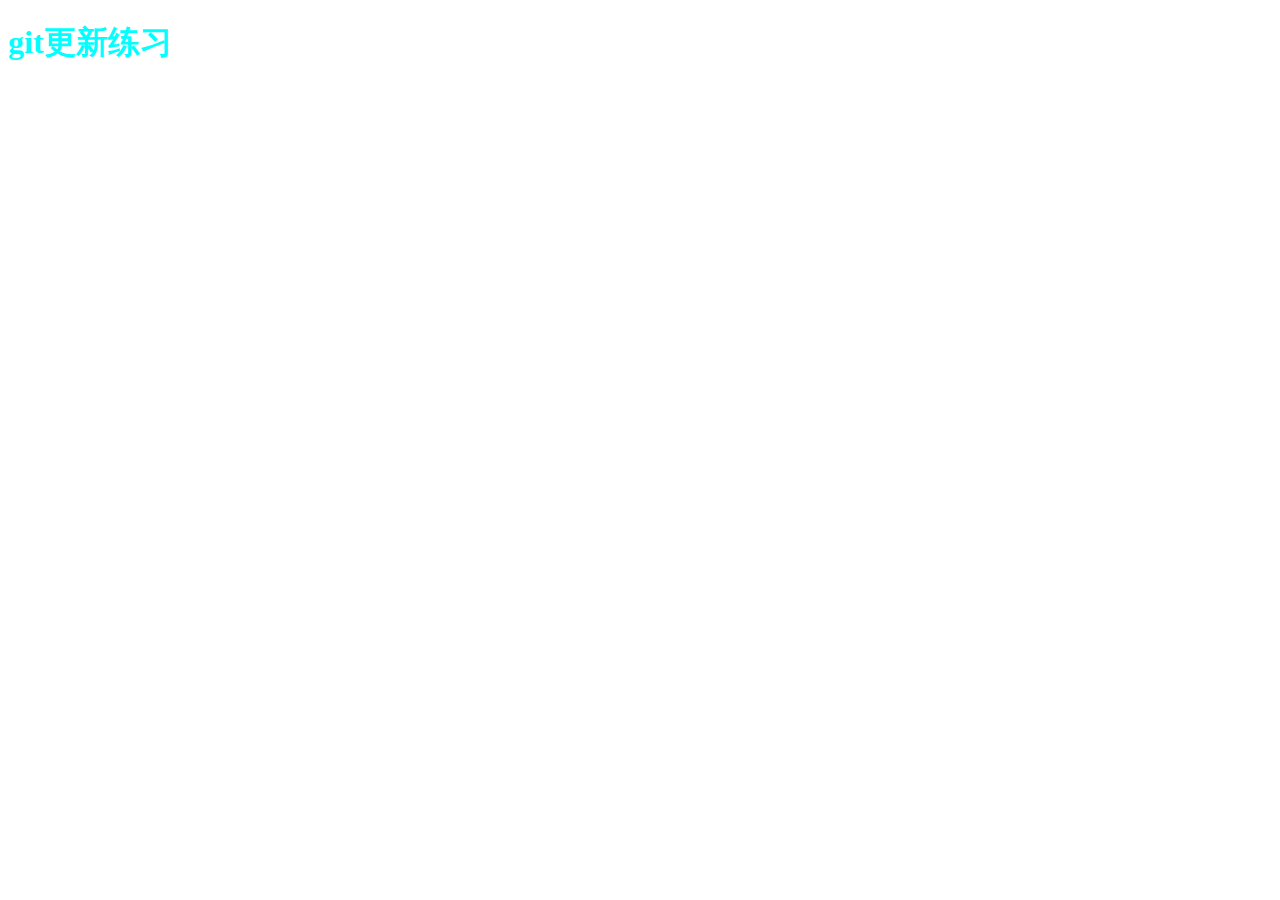
==== index.html @ ea83e807 "update style" ====
<!DOCTYPE html>
<html lang="en">

<head>
    <meta charset="UTF-8">
    <meta name="viewport" content="width=device-width, initial-scale=1.0">
    <meta http-equiv="X-UA-Compatible" content="ie=edge">
    <title>Document</title>
    <style>
        h1 {

            color: aqua;


        }
    </style>
</head>

<body>
    <h1>git更新练习</h1>
</body>

</html>
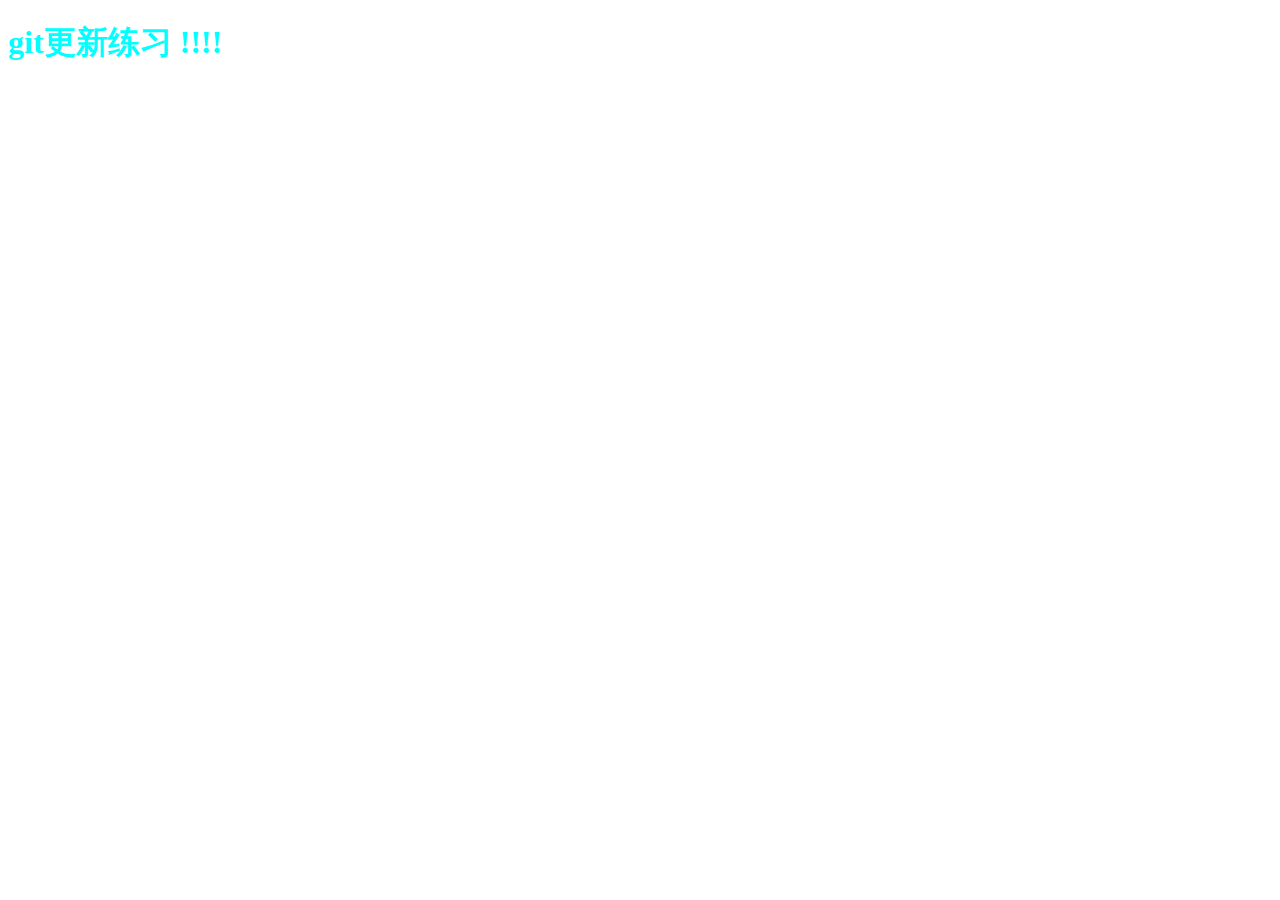
==== commit e99f89c9: "update index.html h1.innerText" ====
--- a/index.html
+++ b/index.html
@@ -17,7 +17,7 @@
 </head>
 
 <body>
-    <h1>git更新练习</h1>
+    <h1>git更新练习 !!!!</h1>
 </body>
 
 </html>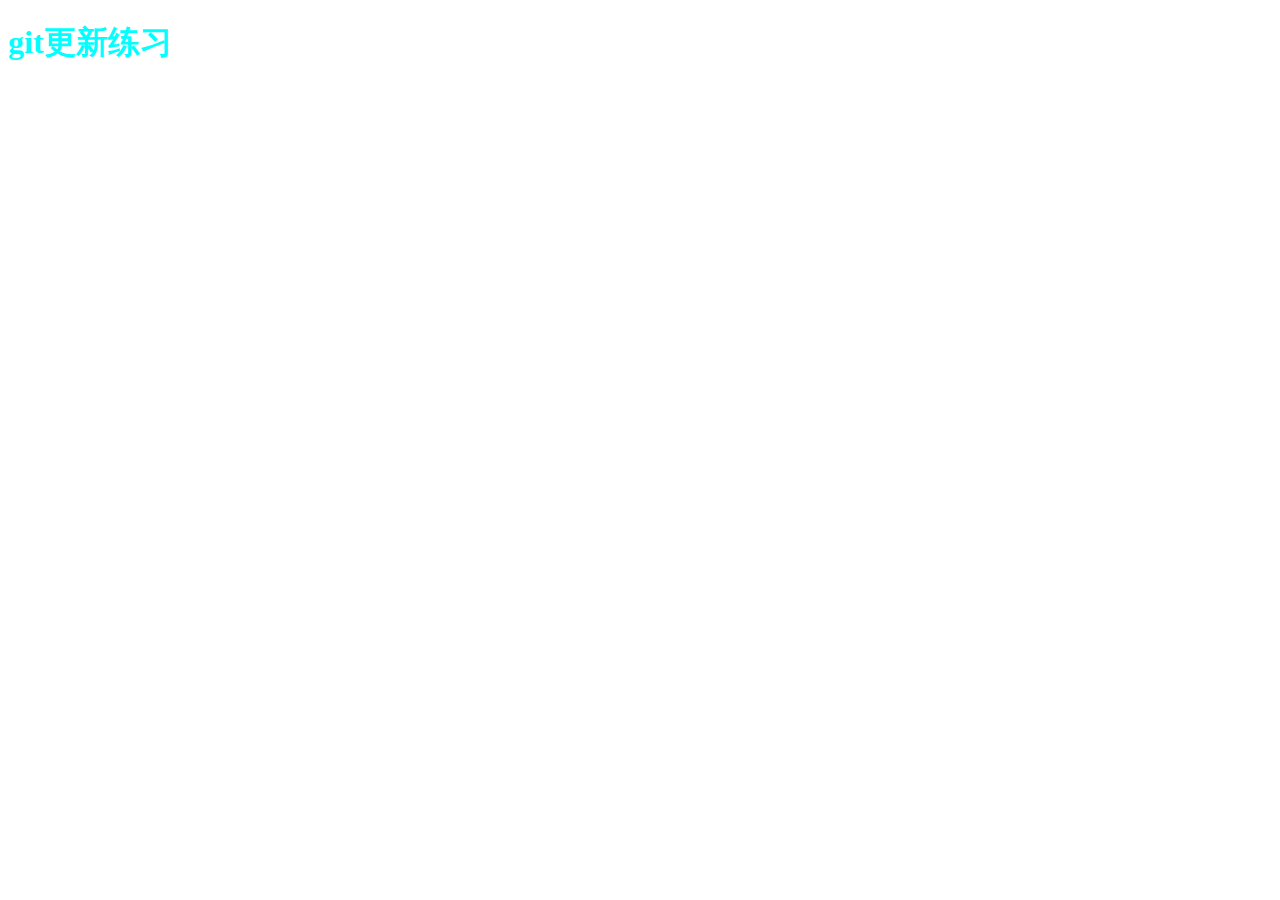
==== commit eab5eef9: "remove !!!" ====
--- a/index.html
+++ b/index.html
@@ -17,7 +17,7 @@
 </head>
 
 <body>
-    <h1>git更新练习 !!!!</h1>
+    <h1>git更新练习 </h1>
 </body>
 
 </html>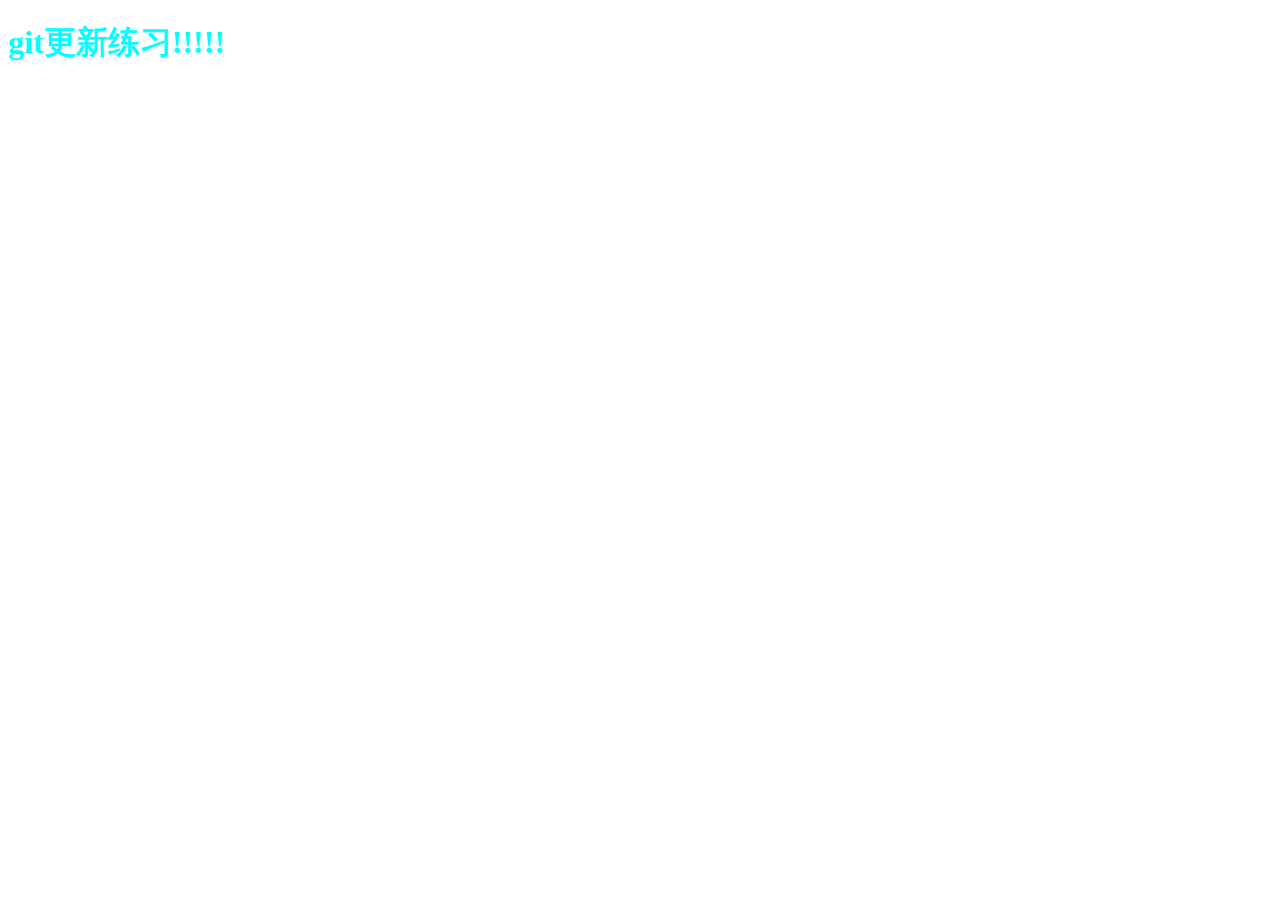
==== commit ed637844: "add !!!! for h1.innerText" ====
--- a/index.html
+++ b/index.html
@@ -17,7 +17,7 @@
 </head>
 
 <body>
-    <h1>git更新练习 </h1>
+    <h1>git更新练习!!!!! </h1>
 </body>
 
 </html>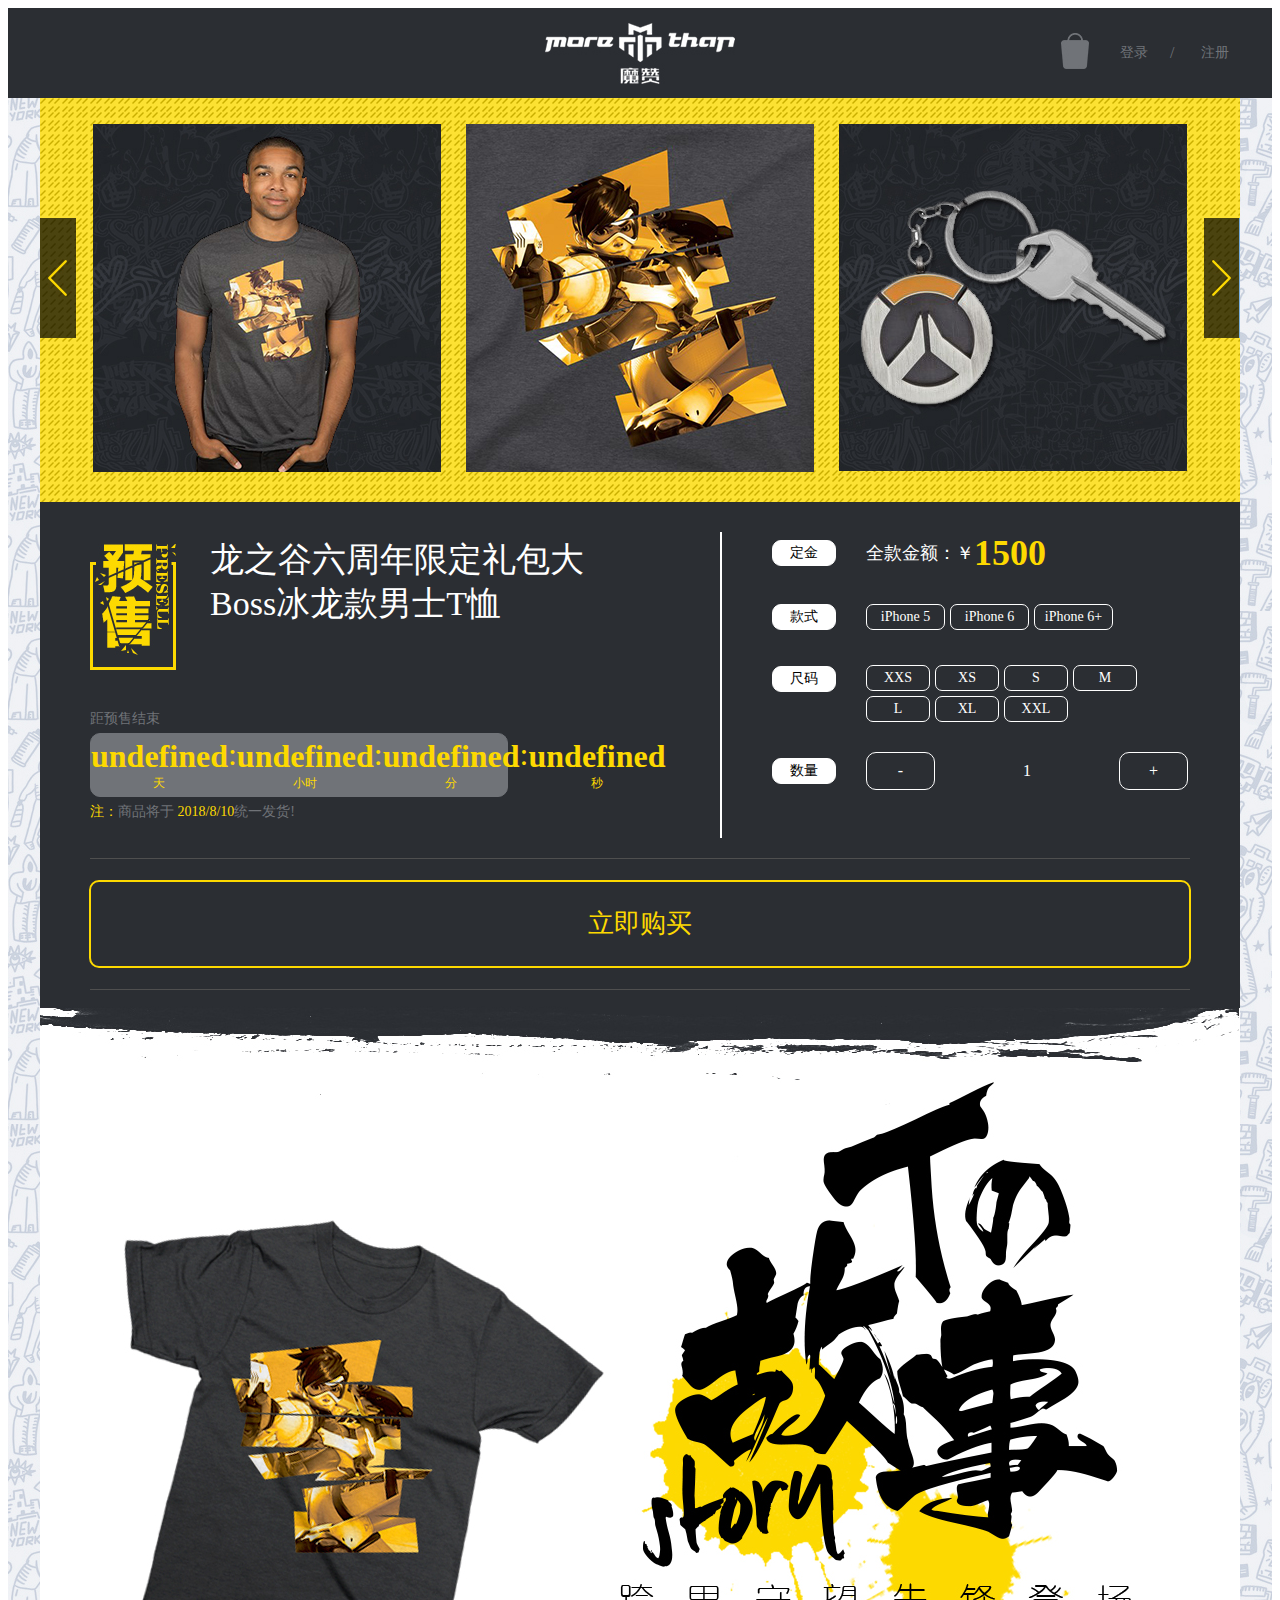
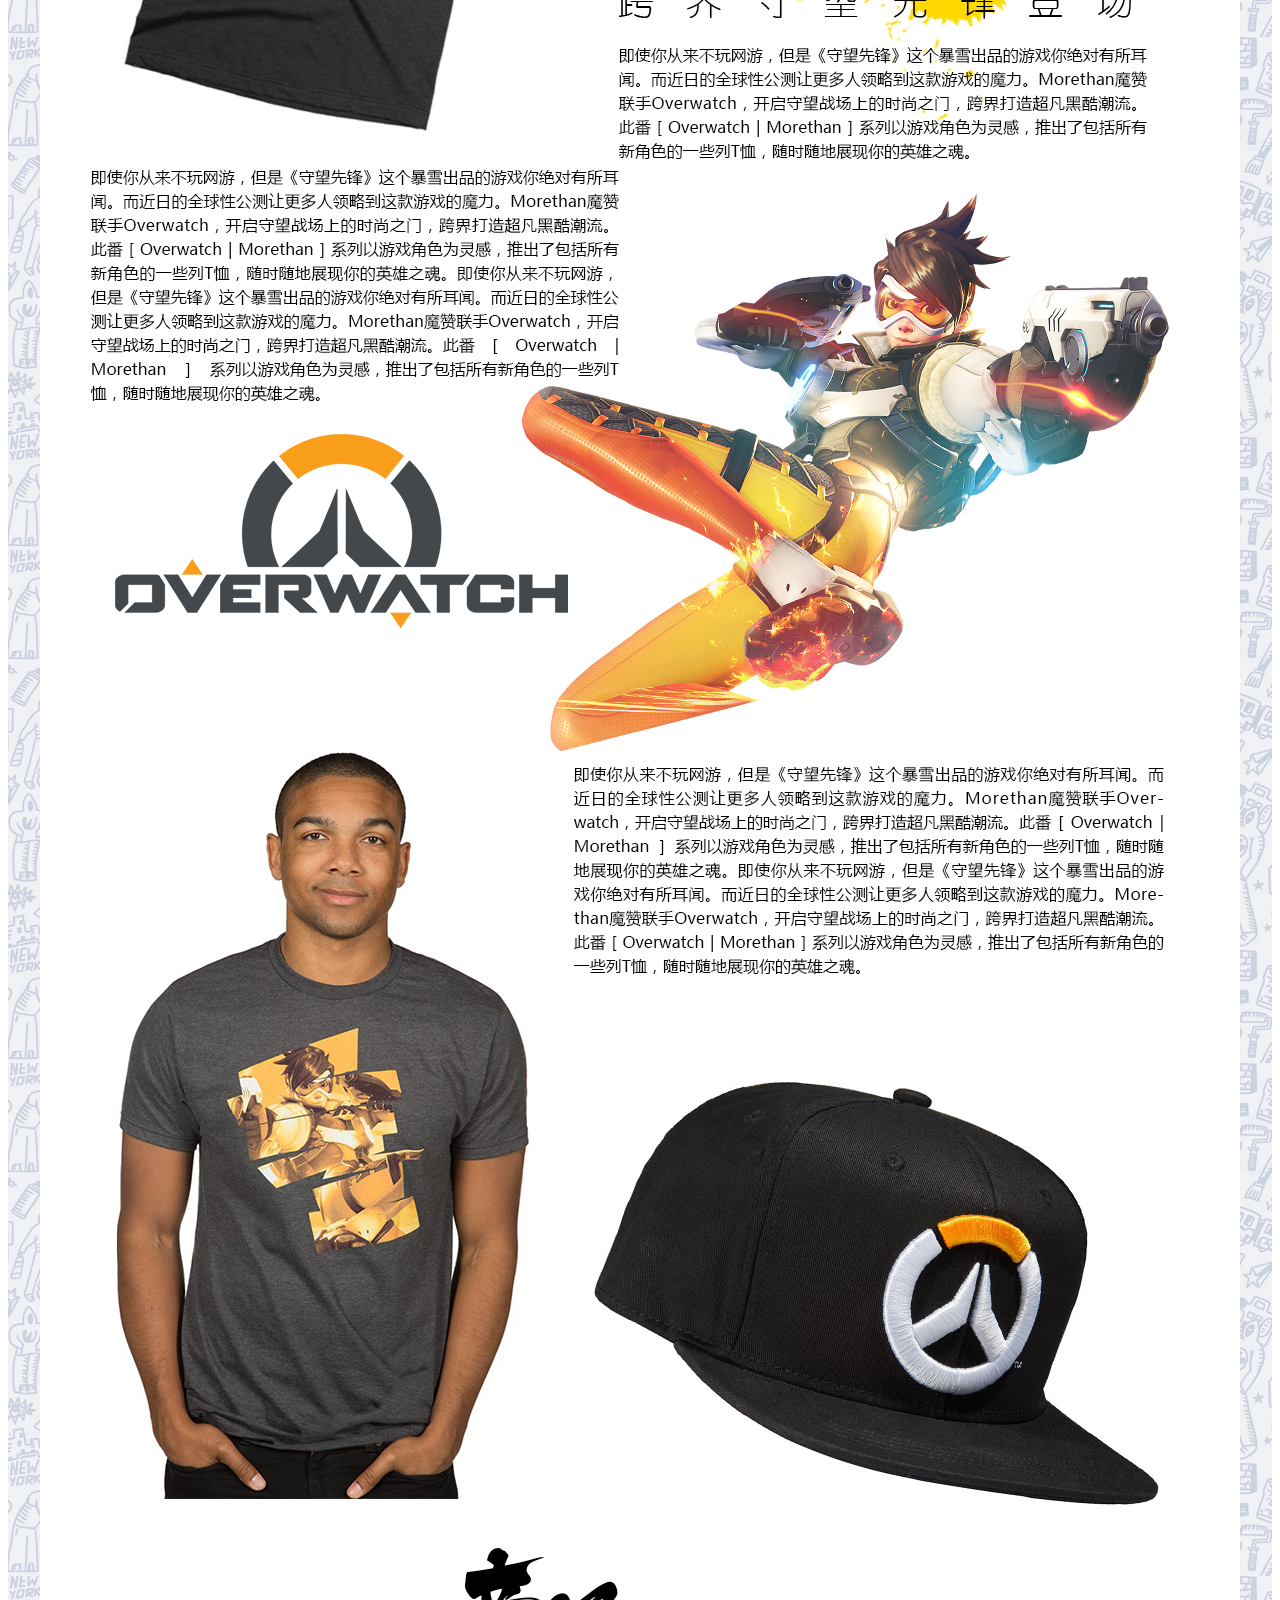
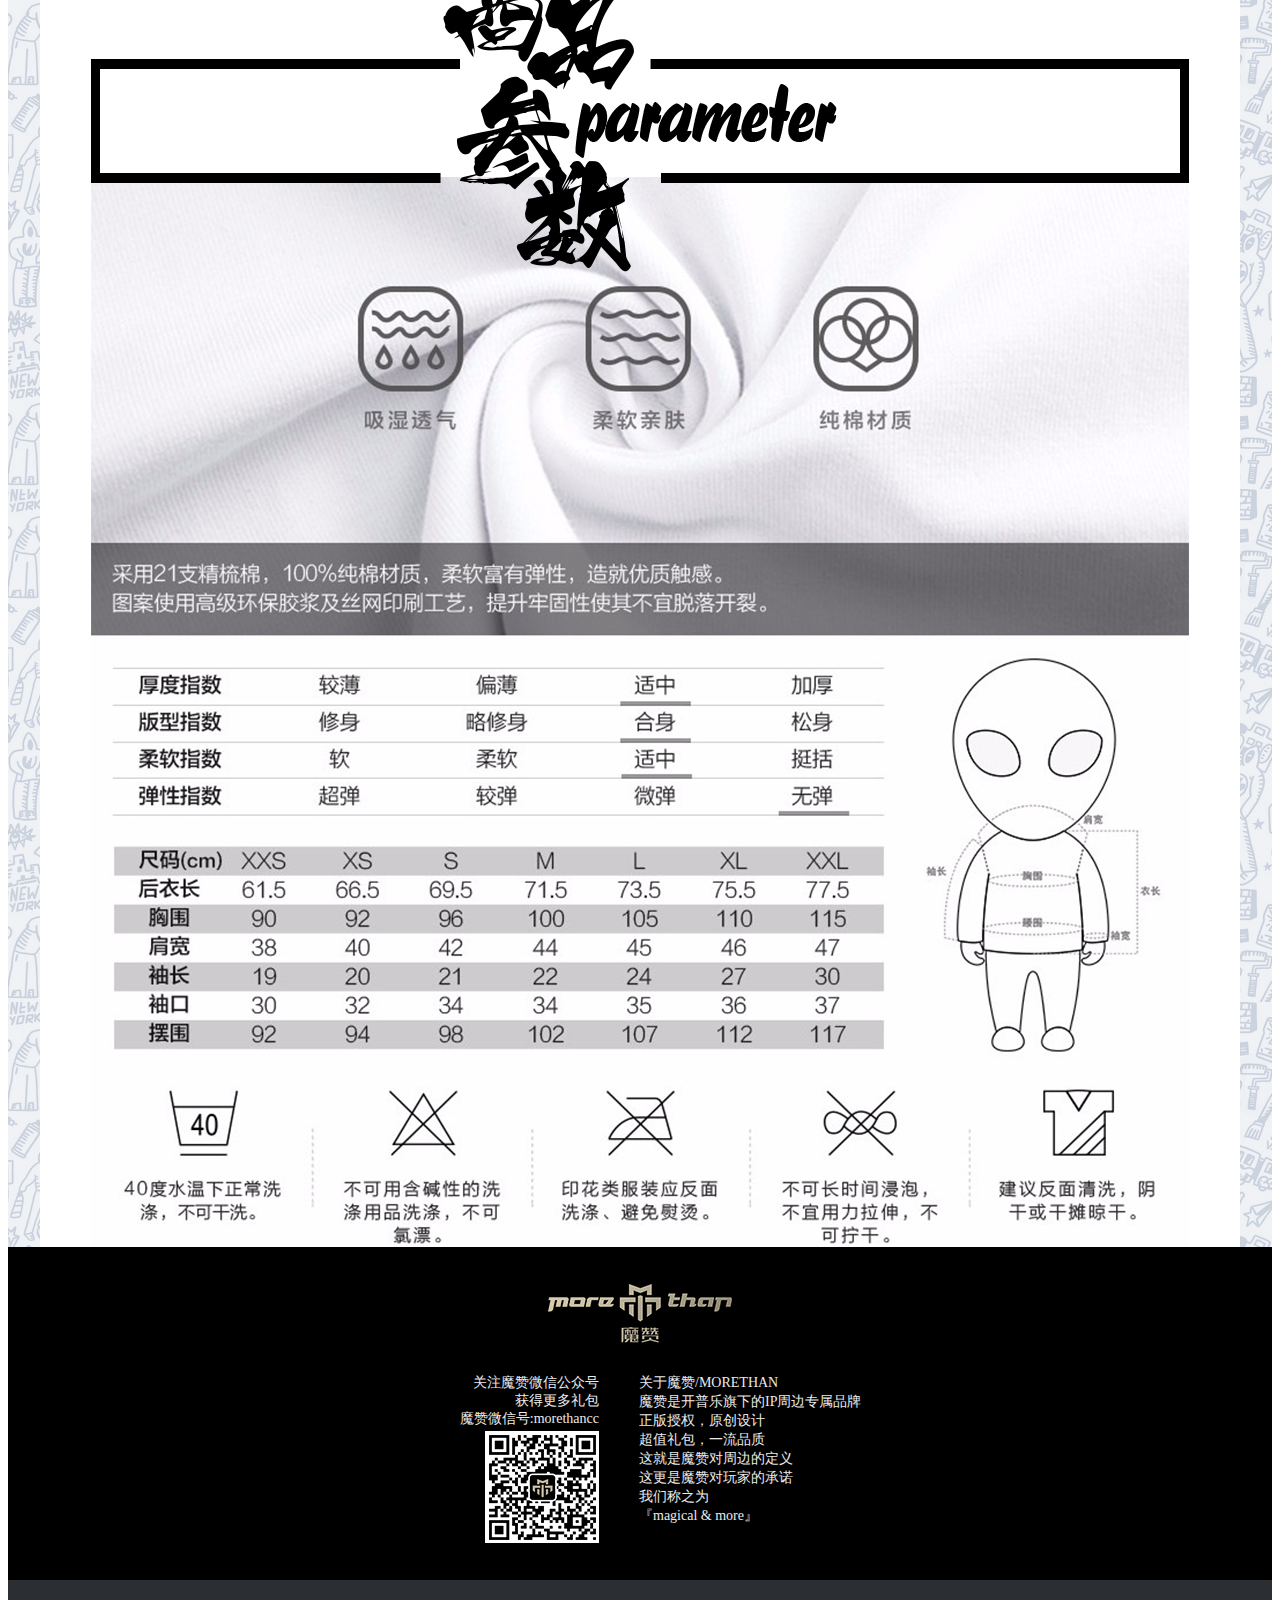
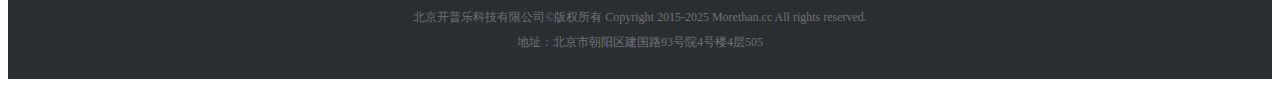
==== commit 19ee5f08: "增加魔赞项目" ====
--- a/index.html
+++ b/index.html
@@ -1,23 +1,192 @@
-<!DOCTYPE html>
-<html lang="en">
-
-<head>
-    <meta charset="UTF-8">
-    <meta name="viewport" content="width=device-width, initial-scale=1.0">
-    <meta http-equiv="X-UA-Compatible" content="ie=edge">
-    <title>Document</title>
-    <style>
-        h1 {
-
-            color: aqua;
-
-
-        }
-    </style>
-</head>
-
-<body>
-    <h1>git更新练习!!!!! </h1>
-</body>
-
+<!DOCTYPE html>
+<html lang="en">
+
+<head>
+  <meta charset="UTF-8">
+  <meta name="viewport" content="width=device-width, initial-scale=1.0">
+  <meta http-equiv="X-UA-Compatible" content="ie=edge">
+  <title>Morethan</title>
+  <link rel="stylesheet" href="./css/public.css">
+  <link rel="stylesheet" href="./css/index.css">
+  <link rel="stylesheet" href="./css/loop.css">
+  <link rel="stylesheet" href="./css/swiper-4.3.3.min.css">
+  <link rel="Shortcut Icon" href="http://pcgnine5c.bkt.clouddn.com/icon-gamepad.png" type="image/x-icon">
+</head>
+
+
+<body>
+  <div class="wrap">
+    <header>
+      <div class="header-main">
+        <div class="login"></div>
+        <a href="index.html">
+          <h1></h1>
+        </a>
+        <div class="login">
+          <a href="./bin/Shopping Cart.html">
+            <img src="./image/icon_06.jpg" alt="">
+          </a>
+          <a href="javascript:;">登录</a> /
+          <a href="javascript:;">注册</a>
+        </div>
+      </div>
+
+    </header>
+    <section>
+      <div class="main">
+        <div class="loop-pic">
+          <div class="swiper-container">
+            <div class="swiper-wrapper">
+              <div class="swiper-slide">
+                <a href="javascript:;">
+                  <img src="./image/loop1_03.jpg" alt="">
+                </a>
+              </div>
+              <div class="swiper-slide">
+                <a href="javascript:;">
+                  <img src="./image/loop2_03.jpg" alt="">
+                </a>
+              </div>
+              <div class="swiper-slide">
+                <a href="javascript:;">
+                  <img src="./image/loop3_03.jpg" alt="">
+                </a>
+              </div>
+            </div>
+            <!-- Add Pagination -->
+            <div class="swiper-pagination"></div>
+            <!-- Add Arrows -->
+            <div class="swiper-button-next"></div>
+            <div class="swiper-button-prev"></div>
+          </div>
+        </div>
+        <div class="buyBox">
+          <div class="buyBox-inner-up">
+            <div class="prise">
+              <div class="pre-sale">
+                <div class="title">
+                  <img src="./image/readyToSale_09.jpg" alt="">
+                  <h3>龙之谷六周年限定礼包大Boss冰龙款男士T恤</h3>
+                </div>
+                <div class="count-down">
+                  <p>距预售结束</p>
+                  <div class="time">
+                    <div class="time-ele">
+                      <b id="days">0</b>
+                      <span>天</span>
+                    </div>
+                    <u>:</u>
+                    <div class="time-ele">
+                      <b id="hours">0</b>
+                      <span>小时</span>
+                    </div>
+                    <u>:</u>
+                    <div class="time-ele">
+                      <b id="minutes">0</b>
+                      <span>分</span>
+                    </div>
+                    <u>:</u>
+                    <div class="time-ele">
+                      <b id="seconds">0</b>
+                      <span>秒</span>
+                    </div>
+                  </div>
+                  <p>
+                    <span>注：</span>商品将于
+                    <span id="endtimes">2018/8/10</span>统一发货!
+                  </p>
+                </div>
+              </div>
+              <div class="goods-type">
+                <div class="total-price">
+                  <span>定金</span>
+                  <u>全款金额：￥</u>
+                  <b id="totalPrice">1500</b>
+                </div>
+                <div class="goods-style">
+                  <span>款式</span>
+                  <a href="javascript:;" class="goods">iPhone 5</a>
+                  <a href="javascript:;" class="goods">iPhone 6</a>
+                  <a href="javascript:;" class="goods">iPhone 6+</a>
+                </div>
+                <div class="goods-size">
+                  <span>尺码</span>
+                  <div class="little-size">
+                    <a href="javascript:;" class="goods">XXS</a>
+                    <a href="javascript:;" class="goods">XS</a>
+                    <a href="javascript:;" class="goods">S</a>
+                    <a href="javascript:;" class="goods">M</a>
+                    <a href="javascript:;" class="goods">L</a>
+                    <a href="javascript:;" class="goods">XL</a>
+                    <a href="javascript:;" class="goods">XXL</a>
+                  </div>
+                </div>
+                <div class="goods-count">
+                  <span>数量</span>
+                  <a href="javascript:;" id="remove">-</a>
+                  <u id="counts">1</u>
+                  <a href="javascript:;" id="add">+</a>
+                </div>
+              </div>
+            </div>
+            <div class="buyKey">
+              <a href="javascript:;" id="toPay">立即购买</a>
+            </div>
+          </div>
+          <div class="buyBox-inner-down"></div>
+        </div>
+        <div class="show-pic">
+          <img src="./image/T-shirt_07.jpg" alt="">
+          <img src="./image/logo-content.jpg" alt="">
+          <img src="./image/cap_14.jpg" alt="">
+          <img src="./image/article-pic_15.jpg" alt="">
+        </div>
+      </div>
+    </section>
+    <footer>
+      <div class="footer-up">
+        <div class="footer-up-inner">
+          <a href="index.html">
+            <h2></h2>
+          </a>
+          <div class="introduce">
+            <aside>
+              <ul>
+                <li>关注魔赞微信公众号</li>
+                <li>获得更多礼包</li>
+                <li>魔赞微信号:morethancc</li>
+                <li>
+                  <img src="./image/code_53.jpg" alt="">
+                </li>
+              </ul>
+            </aside>
+            <article>
+              <ul>
+                <li>关于魔赞/MORETHAN</li>
+                <li>魔赞是开普乐旗下的IP周边专属品牌</li>
+                <li>正版授权，原创设计</li>
+                <li>超值礼包，一流品质</li>
+                <li>这就是魔赞对周边的定义</li>
+                <li>这更是魔赞对玩家的承诺</li>
+                <li>我们称之为</li>
+                <li>『magical & more』</li>
+              </ul>
+            </article>
+          </div>
+        </div>
+      </div>
+      <div class="footer-down">
+        <div class="footer-down-inner">
+          <p>北京开普乐科技有限公司©版权所有 Copyright 2015-2025 Morethan.cc All rights reserved.</p>
+          <p>地址：北京市朝阳区建国路93号院4号楼4层505</p>
+        </div>
+      </div>
+    </footer>
+  </div>
+  <script src="./js/swiper-4.3.3.min.js"></script>
+  <script src="./js/swiper-4.3.3.min.js"></script>
+  <script src="./js/loopset.js"></script>
+  <script src="./js/index.js"></script>
+</body>
+
 </html>--- a/css/public.css
+++ b/css/public.css
@@ -0,0 +1,138 @@
+/* * {
+  padding: 0;
+  margin: 0;
+} */
+.wrap {
+  width: 100%;
+  display: flex;
+  flex-direction: column;
+}
+header {
+  width: 100%;
+  background-color: #2b2e33;
+  flex-basis: 90px;
+}
+header .header-main {
+  width: 1200px;
+  height: 90px;
+  margin: 0 auto;
+  display: flex;
+  justify-content: space-between;
+  align-items: center;
+}
+header .header-main .login {
+  width: 194px;
+  height: 36px;
+  /* background-image: url('../image/icon_06.jpg');
+  background-repeat: no-repeat;
+  background-size: contain;
+  background-position: 0 0; */
+  display: flex;
+  justify-content: space-around;
+  align-items: center;
+  color: #707479;
+}
+
+/* header .header-main .login > a:first-child {
+  margin-right: 20px;
+} */
+header .header-main > a > h1 {
+  width: 190px;
+  height: 61px;
+  background-image: url("../image/logo.jpg");
+  background-size: contain;
+}
+
+header .header-main .login > a {
+  text-decoration: none;
+  font-size: 14px;
+  color: #707479;
+  margin-left: 4px;
+}
+header .header-main .login > a:first-child {
+  margin-right: 4px;
+}
+
+section {
+  width: 100%;
+  height: 100%;
+  background-image: url("../image/bgi2_17.jpg");
+  margin: 0 auto;
+}
+footer {
+  width: 100%;
+  height: 432px;
+}
+footer .footer-up {
+  width: 100%;
+  height: 333px;
+  background-color: #000;
+}
+footer .footer-up .footer-up-inner {
+  display: flex;
+  width: 1200px;
+  height: 333px;
+  margin: 0 auto;
+  flex-direction: column;
+  justify-content: center;
+  align-items: center;
+  color: #ebebeb;
+  font-size: 14px;
+}
+footer .footer-up .footer-up-inner > a > h2 {
+  width: 184px;
+  height: 59px;
+  background-image: url(../image/footer-logo_49.jpg);
+}
+footer .footer-up .footer-up-inner .introduce {
+  display: flex;
+  justify-content: space-between;
+  margin-left: 60px;
+}
+footer .footer-up .footer-up-inner .introduce > aside > ul {
+  width: 153px;
+  list-style: none;
+  display: flex;
+  flex-wrap: wrap;
+  justify-content: flex-end;
+}
+footer .footer-up .footer-up-inner .introduce > aside > ul > li:last-child {
+  margin-top: 3px;
+}
+footer .footer-up .footer-up-inner .introduce > article > ul {
+  width: 295px;
+  list-style: none;
+  display: flex;
+  flex-wrap: wrap;
+  /* padding-right: 5px; */
+}
+footer .footer-up .footer-up-inner .introduce > article > ul > li {
+  width: 255px;
+}
+footer .footer-up .footer-up-inner .introduce > article > ul > li + li {
+  margin-top: 1px;
+}
+
+footer .footer-up > a {
+  width: 184px;
+  height: 59px;
+}
+footer .footer-down {
+  width: 100%;
+  height: 99px;
+  background-color: #2b2e33;
+}
+footer .footer-down .footer-down-inner {
+  width: 1200px;
+  margin: 0 auto;
+  height: 99px;
+  display: flex;
+  flex-direction: column;
+  justify-content: center;
+  align-items: center;
+}
+footer .footer-down .footer-down-inner > p {
+  line-height: 1px;
+  font-size: 12px;
+  color: #707479;
+}
--- a/css/index.css
+++ b/css/index.css
@@ -0,0 +1,319 @@
+section .main {
+  width: 1200px;
+  margin: 0 auto;
+  background-color: #fff;
+  /* display: flex;
+  flex-direction: column;
+  flex-wrap: wrap;
+  align-items: center; */
+}
+section .main .loop-pic {
+  width: 100%;
+  background-image: url("../image/loop-picbgi_28.jpg");
+}
+section .main .buyBox {
+  width: 100p;
+  /* height: 584px; */
+  display: flex;
+  flex-direction: column;
+  align-items: center;
+}
+section .main .buyBox .buyBox-inner-up {
+  width: 100%;
+  background-color: #2b2e33;
+  display: flex;
+  flex-direction: column;
+  align-items: center;
+}
+section .main .buyBox .buyBox-inner-up .prise {
+  width: 1100px;
+  height: 326px;
+  display: flex;
+  margin-top: 30px;
+}
+section .main .buyBox .buyBox-inner-up .prise .pre-sale {
+  width: 630px;
+  height: 306px;
+  border-right: 1px solid #fff;
+  display: flex;
+  flex-direction: column;
+  justify-content: space-around;
+}
+section .main .buyBox .buyBox-inner-up .prise .pre-sale .title {
+  display: flex;
+  height: 126px;
+  position: relative;
+}
+section .main .buyBox .buyBox-inner-up .prise .pre-sale .title > h3 {
+  width: 395px;
+  line-height: 44px;
+  font-size: 34px;
+  color: white;
+  font-weight: lighter;
+  position: absolute;
+  top: -40px;
+  left: 120px;
+}
+
+section .main .buyBox .buyBox-inner-up .prise .pre-sale > .count-down {
+  width: 418px;
+  margin-top: 10px;
+}
+section .main .buyBox .buyBox-inner-up .prise .pre-sale > .count-down > .time {
+  width: 416px;
+  height: 62px;
+  background-color: #707378;
+  border: 1px solid #707378;
+  border-radius: 10px;
+  display: flex;
+  justify-content: space-around;
+  align-items: center;
+  color: #fdd900;
+  font-size: 32px;
+}
+section
+  .main
+  .buyBox
+  .buyBox-inner-up
+  .prise
+  .pre-sale
+  > .count-down
+  > .time
+  > .time-ele {
+  flex-direction: column;
+  display: flex;
+  color: #fdd900;
+}
+section
+  .main
+  .buyBox
+  .buyBox-inner-up
+  .prise
+  .pre-sale
+  > .count-down
+  > .time
+  > u {
+  text-decoration: none;
+  margin-bottom: 22px;
+}
+section
+  .main
+  .buyBox
+  .buyBox-inner-up
+  .prise
+  .pre-sale
+  > .count-down
+  > .time
+  > .time-ele
+  > b {
+  font-size: 32px;
+}
+section
+  .main
+  .buyBox
+  .buyBox-inner-up
+  .prise
+  .pre-sale
+  > .count-down
+  > .time
+  > .time-ele
+  > span {
+  font-size: 12px;
+  text-align: center;
+}
+
+section .main .buyBox .buyBox-inner-up .prise .pre-sale > .count-down > p {
+  line-height: 1px;
+  font-size: 14px;
+  color: #707378;
+}
+section
+  .main
+  .buyBox
+  .buyBox-inner-up
+  .prise
+  .pre-sale
+  > .count-down
+  > p
+  > span {
+  color: #fdd900;
+}
+
+section .main .buyBox .buyBox-inner-up .prise .goods-type {
+  width: 468px;
+  height: 306px;
+  border-left: 1px solid #fff;
+  /* display: flex;
+  flex-direction: column;
+  justify-content: space-between; */
+}
+
+section .main .buyBox .buyBox-inner-up .prise .goods-type span {
+  width: 62px;
+  line-height: 24px;
+  border: 1px solid #fff;
+  background-color: #fff;
+  border-radius: 9px;
+  font-size: 14px;
+  margin-left: 50px;
+  margin-right: 30px;
+  text-align: center;
+}
+section .main .buyBox .buyBox-inner-up .prise .goods-type .goods {
+  text-decoration: none;
+  font-size: 14px;
+  color: #fff;
+  border: 1px solid #fff;
+  border-radius: 7px;
+  text-align: center;
+}
+section .main .buyBox .buyBox-inner-up .prise .goods-type > .total-price {
+  display: flex;
+  align-items: center;
+}
+section .main .buyBox .buyBox-inner-up .prise .goods-type > .total-price > u {
+  font-size: 18px;
+  text-decoration: none;
+  color: #fff;
+}
+section .main .buyBox .buyBox-inner-up .prise .goods-type > .total-price > b {
+  color: #fdd900;
+  font-size: 36px;
+}
+section .main .buyBox .buyBox-inner-up .prise .goods-type > .goods-style {
+  display: flex;
+  align-items: center;
+  margin-top: 30px;
+}
+section
+  .main
+  .buyBox
+  .buyBox-inner-up
+  .prise
+  .goods-type
+  > .goods-style
+  > .goods {
+  width: 77px;
+  line-height: 24px;
+  margin-left: 5px;
+}
+section
+  .main
+  .buyBox
+  .buyBox-inner-up
+  .prise
+  .goods-type
+  > .goods-style
+  > .goods:nth-child(2) {
+  margin-left: 0;
+}
+section .main .buyBox .buyBox-inner-up .prise .goods-type > .goods-size {
+  display: flex;
+  align-items: center;
+  margin-top: 30px;
+}
+section .main .buyBox .buyBox-inner-up .prise .goods-type > .goods-size > span {
+  margin-bottom: 25px;
+}
+section
+  .main
+  .buyBox
+  .buyBox-inner-up
+  .prise
+  .goods-type
+  > .goods-size
+  > .little-size {
+  display: flex;
+  width: 280px;
+  flex-wrap: wrap;
+}
+section
+  .main
+  .buyBox
+  .buyBox-inner-up
+  .prise
+  .goods-type
+  > .goods-size
+  > .little-size
+  > .goods {
+  width: 62px;
+  line-height: 24px;
+  margin-left: 5px;
+  margin-top: 5px;
+}
+section
+  .main
+  .buyBox
+  .buyBox-inner-up
+  .prise
+  .goods-type
+  > .goods-size
+  > .little-size
+  > .goods:first-child,
+section
+  .main
+  .buyBox
+  .buyBox-inner-up
+  .prise
+  .goods-type
+  > .goods-size
+  > .little-size
+  > .goods:nth-child(5) {
+  margin-left: 0;
+}
+section .main .buyBox .buyBox-inner-up .prise .goods-type > .goods-count {
+  display: flex;
+  margin-top: 30px;
+  align-items: center;
+}
+section .main .buyBox .buyBox-inner-up .prise .goods-type > .goods-count > a {
+  width: 67px;
+  line-height: 36px;
+  border: 1px solid #fff;
+  border-radius: 10px;
+  text-align: center;
+  text-decoration: none;
+  color: #fff;
+}
+section .main .buyBox .buyBox-inner-up .prise .goods-type > .goods-count > u {
+  width: 184px;
+  line-height: 36px;
+  text-align: center;
+  color: #fff;
+  text-decoration: none;
+}
+
+section .main .buyBox .buyBox-inner-up .buyKey {
+  width: 1100px;
+  height: 130px;
+  display: flex;
+  flex-direction: column;
+  justify-content: center;
+  align-items: center;
+  border-top: 1px solid #4f4f4f;
+  border-bottom: 1px solid #4f4f4f;
+}
+section .main .buyBox .buyBox-inner-up .buyKey > a {
+  width: 1098px;
+  border: 2px solid #fdd900;
+  border-radius: 10px;
+  text-align: center;
+  line-height: 84px;
+  font-size: 26px;
+  color: #fdd900;
+  text-decoration: none;
+}
+section .main .buyBox .buyBox-inner-down {
+  width: 100%;
+  flex-basis: 93px;
+  background-image: url("../image/bgi1.jpg");
+  background-repeat: no-repeat;
+  background-size: contain;
+}
+section .main .show-pic {
+  width: 100%;
+  margin: 0 auto;
+  display: flex;
+  flex-direction: column;
+  align-items: center;
+}
--- a/css/loop.css
+++ b/css/loop.css
@@ -0,0 +1,41 @@
+.loop-pic {
+  width: 1200px;
+  background-image: url('./image/loop-picbgi_28.jpg');
+  position: relative;
+}
+
+.swiper-container {
+  width: 1100px;
+  height: 404px;
+}
+
+/* .swiper-container .swiper-wrapper {
+  box-sizing: border-box;
+} */
+
+.swiper-container .swiper-wrapper .swiper-slide {
+  width: 348px;
+  height: 348px;
+  margin-top: 28px;
+}
+
+
+.swiper-slide {
+  text-align: center;
+  font-size: 18px;
+  /* background: #fff; */
+  /* Center slide text vertically */
+  display: -webkit-box;
+  display: -ms-flexbox;
+  display: -webkit-flex;
+  display: flex;
+  -webkit-box-pack: center;
+  -ms-flex-pack: center;
+  -webkit-justify-content: center;
+  justify-content: center;
+  -webkit-box-align: center;
+  -ms-flex-align: center;
+  -webkit-align-items: center;
+  align-items: center;
+}
+</style>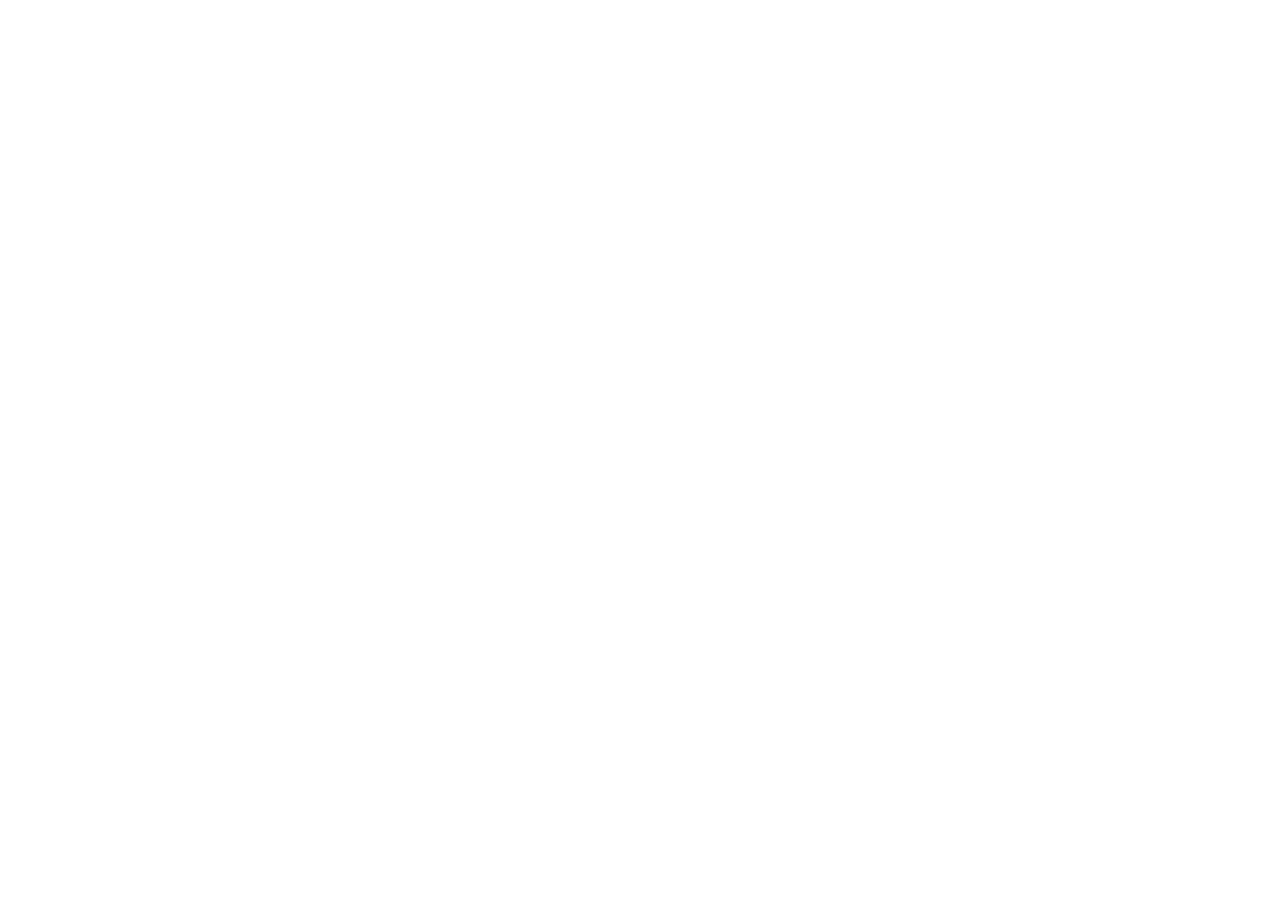
==== commit 3d93cb0f: "修改主页" ====
--- a/index.html
+++ b/index.html
@@ -1,192 +1,15 @@
-<!DOCTYPE html>
-<html lang="en">
-
-<head>
-  <meta charset="UTF-8">
-  <meta name="viewport" content="width=device-width, initial-scale=1.0">
-  <meta http-equiv="X-UA-Compatible" content="ie=edge">
-  <title>Morethan</title>
-  <link rel="stylesheet" href="./css/public.css">
-  <link rel="stylesheet" href="./css/index.css">
-  <link rel="stylesheet" href="./css/loop.css">
-  <link rel="stylesheet" href="./css/swiper-4.3.3.min.css">
-  <link rel="Shortcut Icon" href="http://pcgnine5c.bkt.clouddn.com/icon-gamepad.png" type="image/x-icon">
-</head>
-
-
-<body>
-  <div class="wrap">
-    <header>
-      <div class="header-main">
-        <div class="login"></div>
-        <a href="index.html">
-          <h1></h1>
-        </a>
-        <div class="login">
-          <a href="./bin/Shopping Cart.html">
-            <img src="./image/icon_06.jpg" alt="">
-          </a>
-          <a href="javascript:;">登录</a> /
-          <a href="javascript:;">注册</a>
-        </div>
-      </div>
-
-    </header>
-    <section>
-      <div class="main">
-        <div class="loop-pic">
-          <div class="swiper-container">
-            <div class="swiper-wrapper">
-              <div class="swiper-slide">
-                <a href="javascript:;">
-                  <img src="./image/loop1_03.jpg" alt="">
-                </a>
-              </div>
-              <div class="swiper-slide">
-                <a href="javascript:;">
-                  <img src="./image/loop2_03.jpg" alt="">
-                </a>
-              </div>
-              <div class="swiper-slide">
-                <a href="javascript:;">
-                  <img src="./image/loop3_03.jpg" alt="">
-                </a>
-              </div>
-            </div>
-            <!-- Add Pagination -->
-            <div class="swiper-pagination"></div>
-            <!-- Add Arrows -->
-            <div class="swiper-button-next"></div>
-            <div class="swiper-button-prev"></div>
-          </div>
-        </div>
-        <div class="buyBox">
-          <div class="buyBox-inner-up">
-            <div class="prise">
-              <div class="pre-sale">
-                <div class="title">
-                  <img src="./image/readyToSale_09.jpg" alt="">
-                  <h3>龙之谷六周年限定礼包大Boss冰龙款男士T恤</h3>
-                </div>
-                <div class="count-down">
-                  <p>距预售结束</p>
-                  <div class="time">
-                    <div class="time-ele">
-                      <b id="days">0</b>
-                      <span>天</span>
-                    </div>
-                    <u>:</u>
-                    <div class="time-ele">
-                      <b id="hours">0</b>
-                      <span>小时</span>
-                    </div>
-                    <u>:</u>
-                    <div class="time-ele">
-                      <b id="minutes">0</b>
-                      <span>分</span>
-                    </div>
-                    <u>:</u>
-                    <div class="time-ele">
-                      <b id="seconds">0</b>
-                      <span>秒</span>
-                    </div>
-                  </div>
-                  <p>
-                    <span>注：</span>商品将于
-                    <span id="endtimes">2018/8/10</span>统一发货!
-                  </p>
-                </div>
-              </div>
-              <div class="goods-type">
-                <div class="total-price">
-                  <span>定金</span>
-                  <u>全款金额：￥</u>
-                  <b id="totalPrice">1500</b>
-                </div>
-                <div class="goods-style">
-                  <span>款式</span>
-                  <a href="javascript:;" class="goods">iPhone 5</a>
-                  <a href="javascript:;" class="goods">iPhone 6</a>
-                  <a href="javascript:;" class="goods">iPhone 6+</a>
-                </div>
-                <div class="goods-size">
-                  <span>尺码</span>
-                  <div class="little-size">
-                    <a href="javascript:;" class="goods">XXS</a>
-                    <a href="javascript:;" class="goods">XS</a>
-                    <a href="javascript:;" class="goods">S</a>
-                    <a href="javascript:;" class="goods">M</a>
-                    <a href="javascript:;" class="goods">L</a>
-                    <a href="javascript:;" class="goods">XL</a>
-                    <a href="javascript:;" class="goods">XXL</a>
-                  </div>
-                </div>
-                <div class="goods-count">
-                  <span>数量</span>
-                  <a href="javascript:;" id="remove">-</a>
-                  <u id="counts">1</u>
-                  <a href="javascript:;" id="add">+</a>
-                </div>
-              </div>
-            </div>
-            <div class="buyKey">
-              <a href="javascript:;" id="toPay">立即购买</a>
-            </div>
-          </div>
-          <div class="buyBox-inner-down"></div>
-        </div>
-        <div class="show-pic">
-          <img src="./image/T-shirt_07.jpg" alt="">
-          <img src="./image/logo-content.jpg" alt="">
-          <img src="./image/cap_14.jpg" alt="">
-          <img src="./image/article-pic_15.jpg" alt="">
-        </div>
-      </div>
-    </section>
-    <footer>
-      <div class="footer-up">
-        <div class="footer-up-inner">
-          <a href="index.html">
-            <h2></h2>
-          </a>
-          <div class="introduce">
-            <aside>
-              <ul>
-                <li>关注魔赞微信公众号</li>
-                <li>获得更多礼包</li>
-                <li>魔赞微信号:morethancc</li>
-                <li>
-                  <img src="./image/code_53.jpg" alt="">
-                </li>
-              </ul>
-            </aside>
-            <article>
-              <ul>
-                <li>关于魔赞/MORETHAN</li>
-                <li>魔赞是开普乐旗下的IP周边专属品牌</li>
-                <li>正版授权，原创设计</li>
-                <li>超值礼包，一流品质</li>
-                <li>这就是魔赞对周边的定义</li>
-                <li>这更是魔赞对玩家的承诺</li>
-                <li>我们称之为</li>
-                <li>『magical & more』</li>
-              </ul>
-            </article>
-          </div>
-        </div>
-      </div>
-      <div class="footer-down">
-        <div class="footer-down-inner">
-          <p>北京开普乐科技有限公司©版权所有 Copyright 2015-2025 Morethan.cc All rights reserved.</p>
-          <p>地址：北京市朝阳区建国路93号院4号楼4层505</p>
-        </div>
-      </div>
-    </footer>
-  </div>
-  <script src="./js/swiper-4.3.3.min.js"></script>
-  <script src="./js/swiper-4.3.3.min.js"></script>
-  <script src="./js/loopset.js"></script>
-  <script src="./js/index.js"></script>
-</body>
-
+<!DOCTYPE html>
+<html lang="en">
+
+<head>
+    <meta charset="UTF-8">
+    <meta name="viewport" content="width=device-width, initial-scale=1.0">
+    <meta http-equiv="X-UA-Compatible" content="ie=edge">
+    <title>Document</title>
+</head>
+
+<body>
+    <a href="./mozhan.html"></a>
+</body>
+
 </html>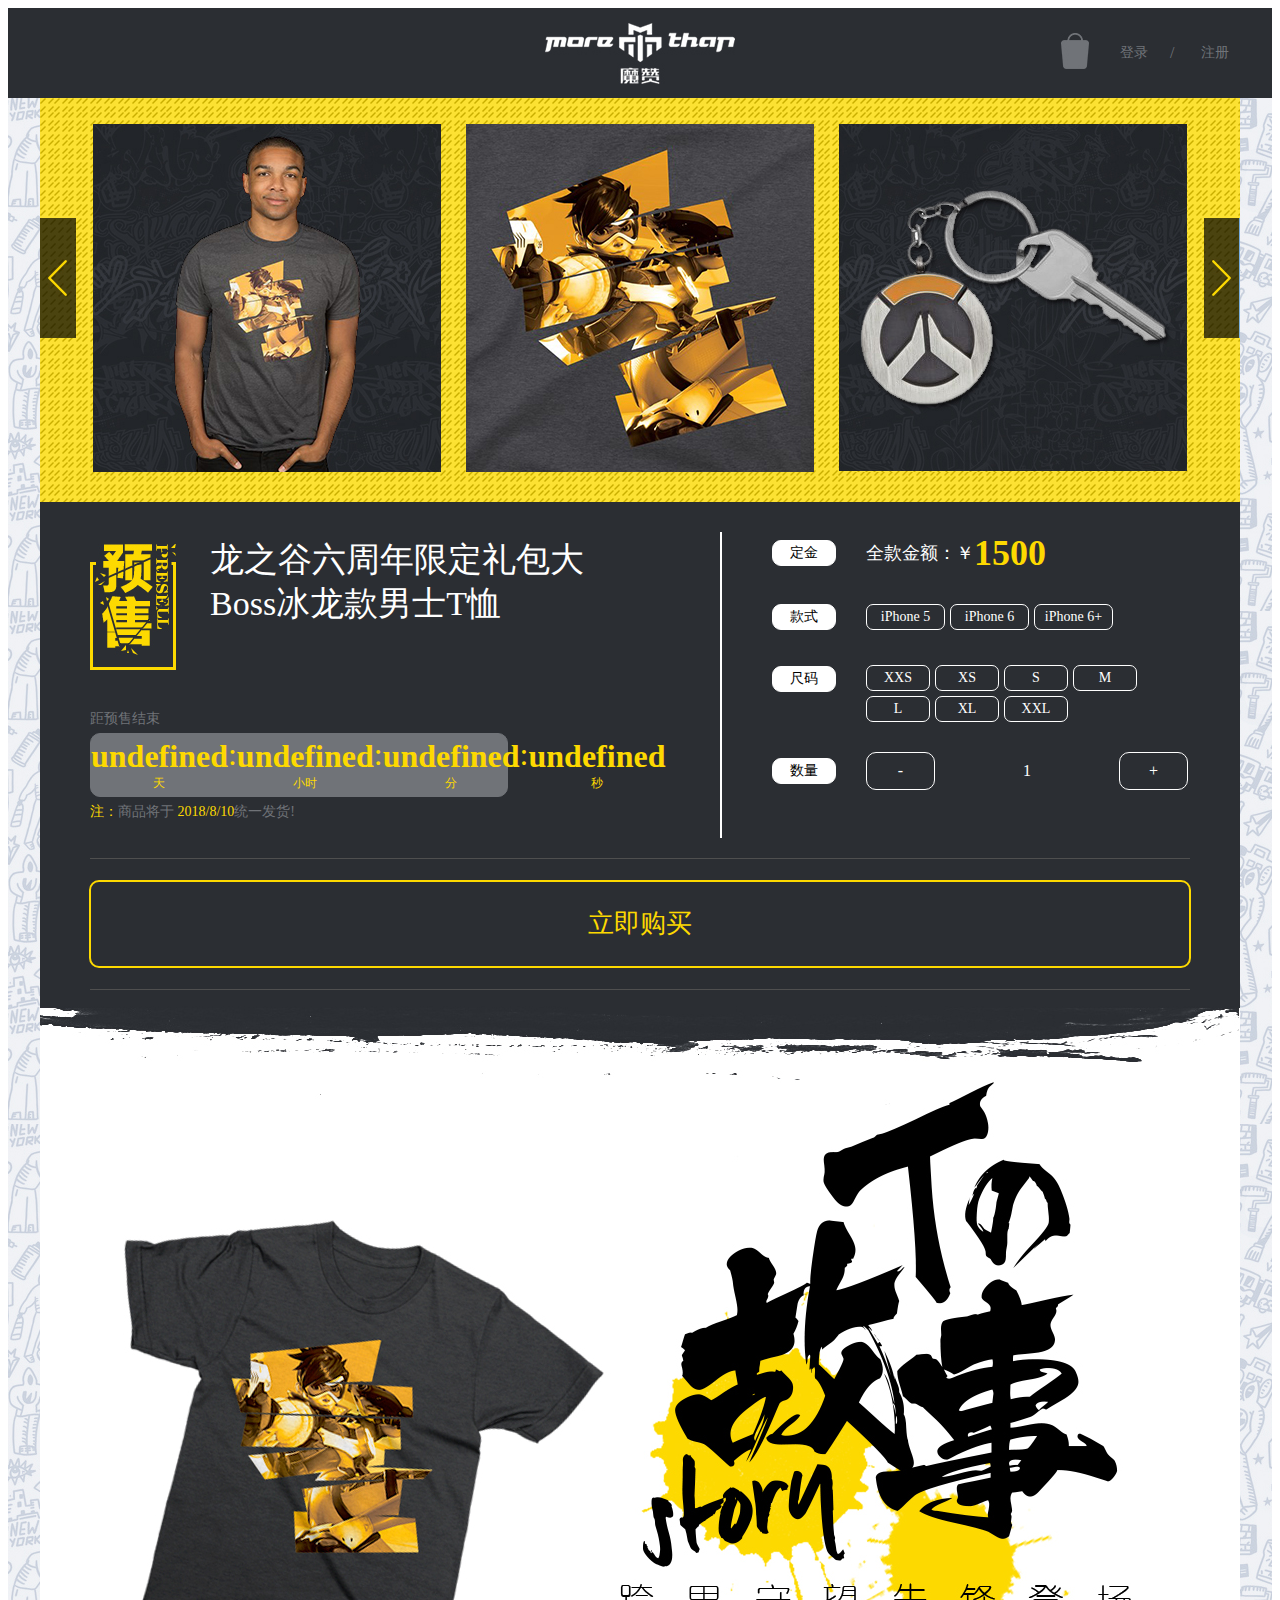
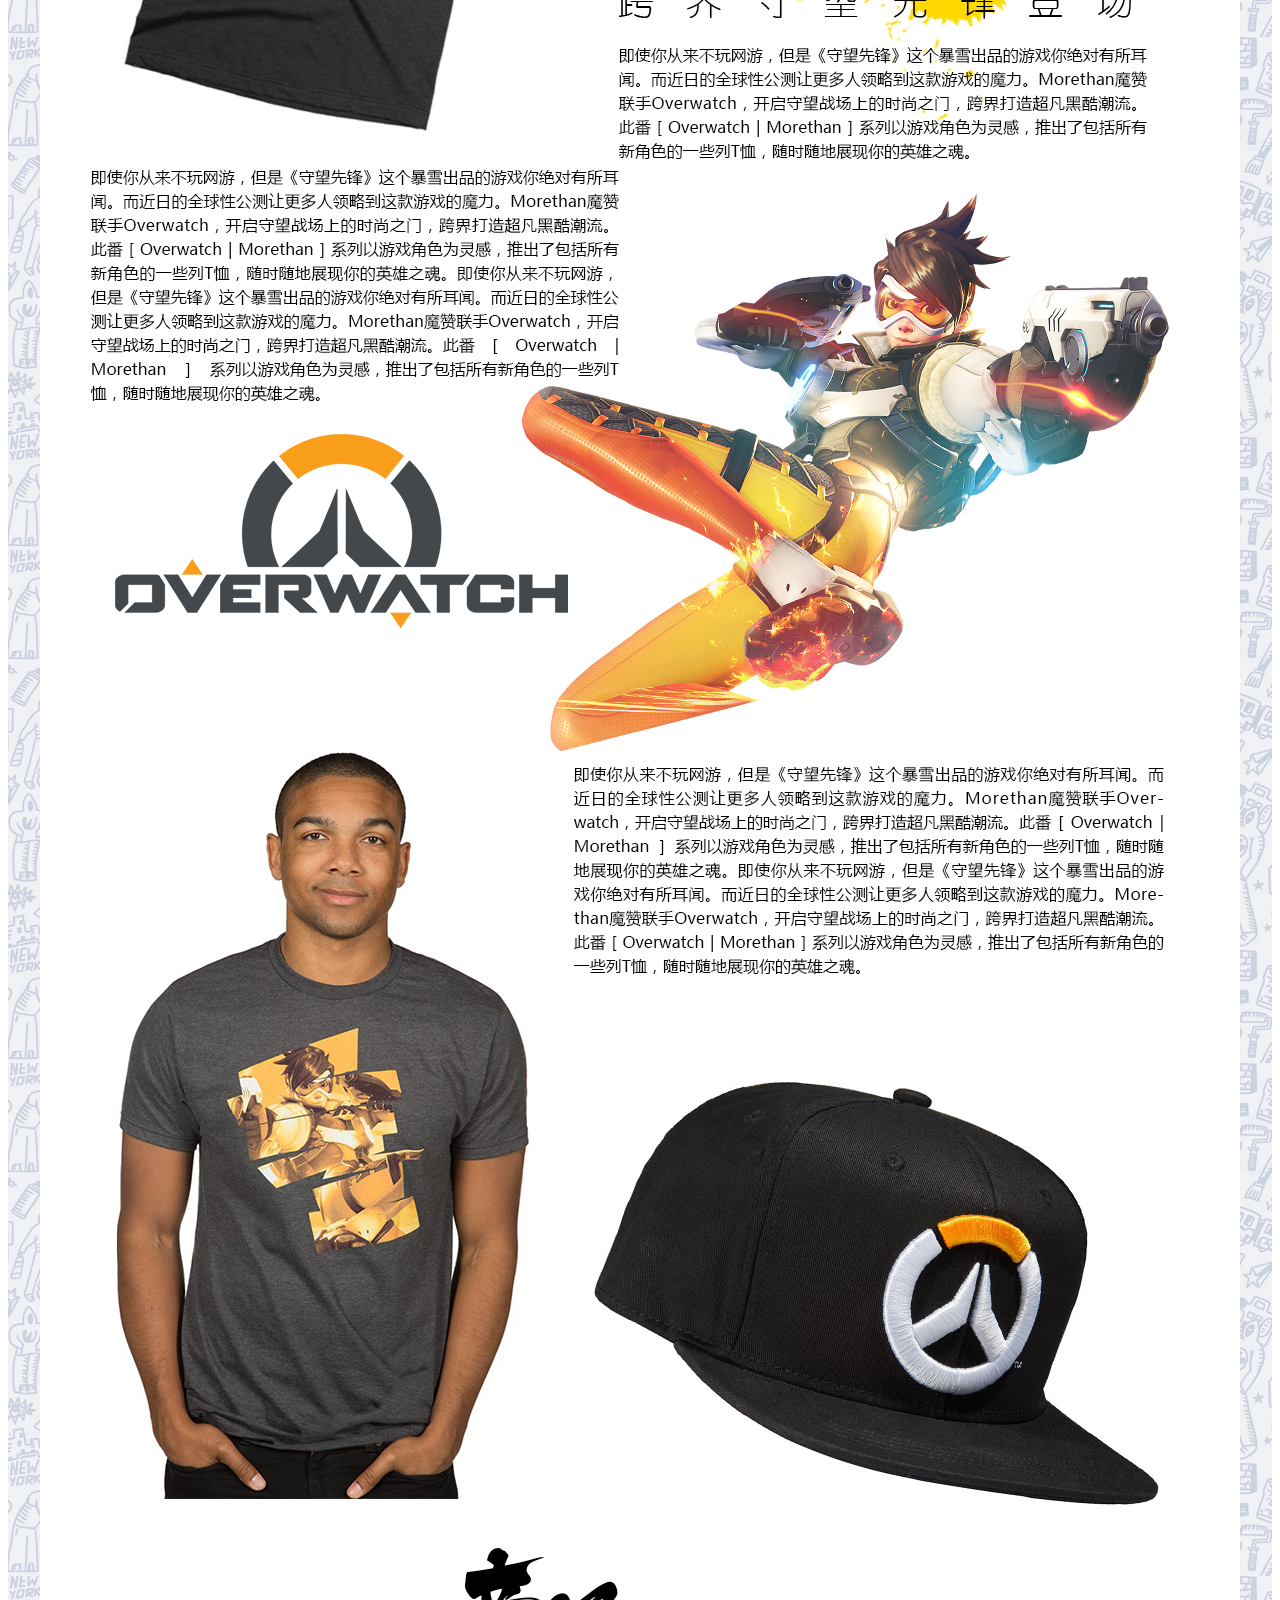
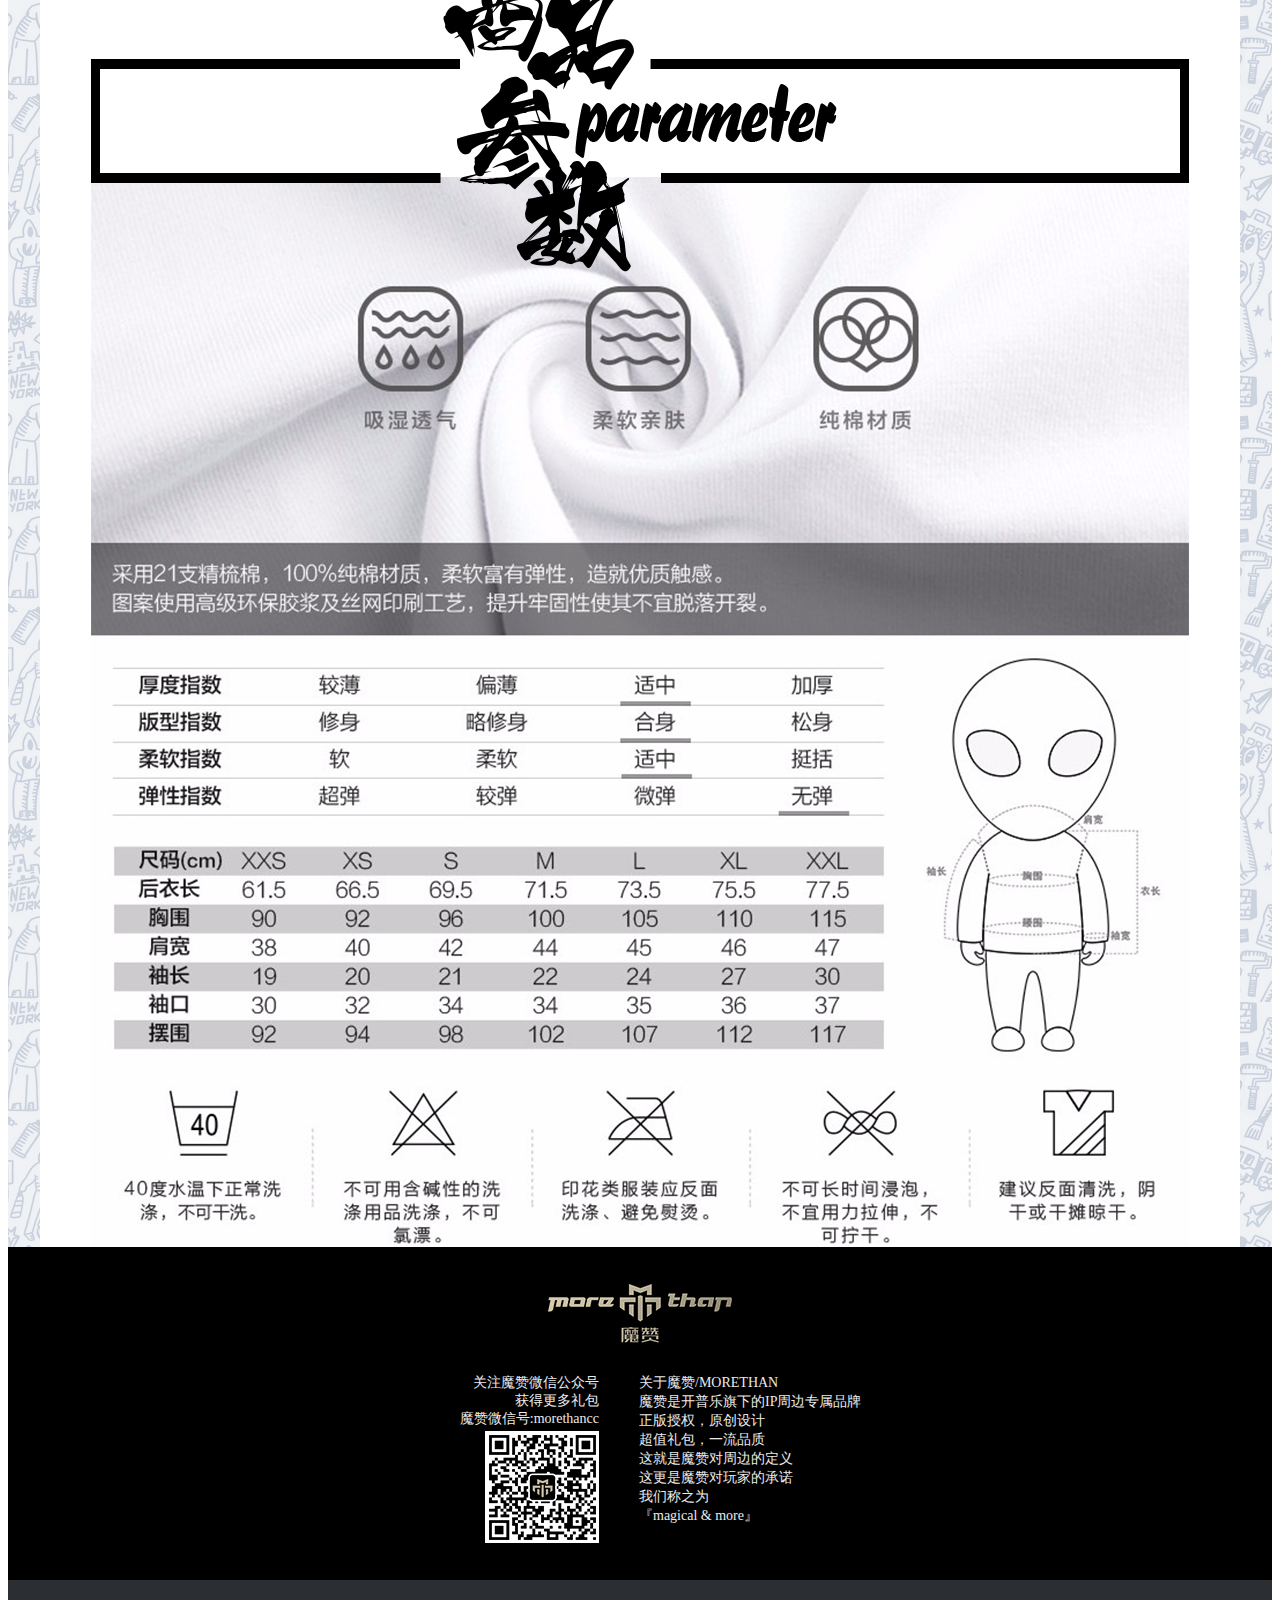
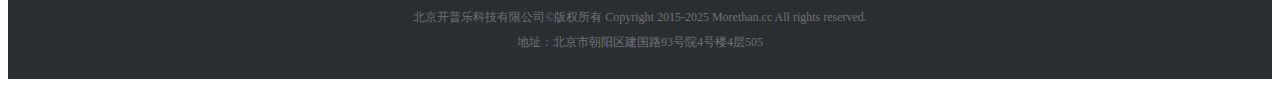
==== commit c6338a7e: "update index.html" ====
--- a/index.html
+++ b/index.html
@@ -1,15 +1,192 @@
-<!DOCTYPE html>
-<html lang="en">
-
-<head>
-    <meta charset="UTF-8">
-    <meta name="viewport" content="width=device-width, initial-scale=1.0">
-    <meta http-equiv="X-UA-Compatible" content="ie=edge">
-    <title>Document</title>
-</head>
-
-<body>
-    <a href="./mozhan.html"></a>
-</body>
-
+<!DOCTYPE html>
+<html lang="en">
+
+<head>
+  <meta charset="UTF-8">
+  <meta name="viewport" content="width=device-width, initial-scale=1.0">
+  <meta http-equiv="X-UA-Compatible" content="ie=edge">
+  <title>Morethan</title>
+  <link rel="stylesheet" href="./css/public.css">
+  <link rel="stylesheet" href="./css/index.css">
+  <link rel="stylesheet" href="./css/loop.css">
+  <link rel="stylesheet" href="./css/swiper-4.3.3.min.css">
+  <link rel="Shortcut Icon" href="http://pcgnine5c.bkt.clouddn.com/icon-gamepad.png" type="image/x-icon">
+</head>
+
+
+<body>
+  <div class="wrap">
+    <header>
+      <div class="header-main">
+        <div class="login"></div>
+        <a href="index.html">
+          <h1></h1>
+        </a>
+        <div class="login">
+          <a href="./bin/Shopping Cart.html">
+            <img src="./image/icon_06.jpg" alt="">
+          </a>
+          <a href="javascript:;">登录</a> /
+          <a href="javascript:;">注册</a>
+        </div>
+      </div>
+
+    </header>
+    <section>
+      <div class="main">
+        <div class="loop-pic">
+          <div class="swiper-container">
+            <div class="swiper-wrapper">
+              <div class="swiper-slide">
+                <a href="javascript:;">
+                  <img src="./image/loop1_03.jpg" alt="">
+                </a>
+              </div>
+              <div class="swiper-slide">
+                <a href="javascript:;">
+                  <img src="./image/loop2_03.jpg" alt="">
+                </a>
+              </div>
+              <div class="swiper-slide">
+                <a href="javascript:;">
+                  <img src="./image/loop3_03.jpg" alt="">
+                </a>
+              </div>
+            </div>
+            <!-- Add Pagination -->
+            <div class="swiper-pagination"></div>
+            <!-- Add Arrows -->
+            <div class="swiper-button-next"></div>
+            <div class="swiper-button-prev"></div>
+          </div>
+        </div>
+        <div class="buyBox">
+          <div class="buyBox-inner-up">
+            <div class="prise">
+              <div class="pre-sale">
+                <div class="title">
+                  <img src="./image/readyToSale_09.jpg" alt="">
+                  <h3>龙之谷六周年限定礼包大Boss冰龙款男士T恤</h3>
+                </div>
+                <div class="count-down">
+                  <p>距预售结束</p>
+                  <div class="time">
+                    <div class="time-ele">
+                      <b id="days">0</b>
+                      <span>天</span>
+                    </div>
+                    <u>:</u>
+                    <div class="time-ele">
+                      <b id="hours">0</b>
+                      <span>小时</span>
+                    </div>
+                    <u>:</u>
+                    <div class="time-ele">
+                      <b id="minutes">0</b>
+                      <span>分</span>
+                    </div>
+                    <u>:</u>
+                    <div class="time-ele">
+                      <b id="seconds">0</b>
+                      <span>秒</span>
+                    </div>
+                  </div>
+                  <p>
+                    <span>注：</span>商品将于
+                    <span id="endtimes">2018/8/10</span>统一发货!
+                  </p>
+                </div>
+              </div>
+              <div class="goods-type">
+                <div class="total-price">
+                  <span>定金</span>
+                  <u>全款金额：￥</u>
+                  <b id="totalPrice">1500</b>
+                </div>
+                <div class="goods-style">
+                  <span>款式</span>
+                  <a href="javascript:;" class="goods">iPhone 5</a>
+                  <a href="javascript:;" class="goods">iPhone 6</a>
+                  <a href="javascript:;" class="goods">iPhone 6+</a>
+                </div>
+                <div class="goods-size">
+                  <span>尺码</span>
+                  <div class="little-size">
+                    <a href="javascript:;" class="goods">XXS</a>
+                    <a href="javascript:;" class="goods">XS</a>
+                    <a href="javascript:;" class="goods">S</a>
+                    <a href="javascript:;" class="goods">M</a>
+                    <a href="javascript:;" class="goods">L</a>
+                    <a href="javascript:;" class="goods">XL</a>
+                    <a href="javascript:;" class="goods">XXL</a>
+                  </div>
+                </div>
+                <div class="goods-count">
+                  <span>数量</span>
+                  <a href="javascript:;" id="remove">-</a>
+                  <u id="counts">1</u>
+                  <a href="javascript:;" id="add">+</a>
+                </div>
+              </div>
+            </div>
+            <div class="buyKey">
+              <a href="javascript:;" id="toPay">立即购买</a>
+            </div>
+          </div>
+          <div class="buyBox-inner-down"></div>
+        </div>
+        <div class="show-pic">
+          <img src="./image/T-shirt_07.jpg" alt="">
+          <img src="./image/logo-content.jpg" alt="">
+          <img src="./image/cap_14.jpg" alt="">
+          <img src="./image/article-pic_15.jpg" alt="">
+        </div>
+      </div>
+    </section>
+    <footer>
+      <div class="footer-up">
+        <div class="footer-up-inner">
+          <a href="index.html">
+            <h2></h2>
+          </a>
+          <div class="introduce">
+            <aside>
+              <ul>
+                <li>关注魔赞微信公众号</li>
+                <li>获得更多礼包</li>
+                <li>魔赞微信号:morethancc</li>
+                <li>
+                  <img src="./image/code_53.jpg" alt="">
+                </li>
+              </ul>
+            </aside>
+            <article>
+              <ul>
+                <li>关于魔赞/MORETHAN</li>
+                <li>魔赞是开普乐旗下的IP周边专属品牌</li>
+                <li>正版授权，原创设计</li>
+                <li>超值礼包，一流品质</li>
+                <li>这就是魔赞对周边的定义</li>
+                <li>这更是魔赞对玩家的承诺</li>
+                <li>我们称之为</li>
+                <li>『magical & more』</li>
+              </ul>
+            </article>
+          </div>
+        </div>
+      </div>
+      <div class="footer-down">
+        <div class="footer-down-inner">
+          <p>北京开普乐科技有限公司©版权所有 Copyright 2015-2025 Morethan.cc All rights reserved.</p>
+          <p>地址：北京市朝阳区建国路93号院4号楼4层505</p>
+        </div>
+      </div>
+    </footer>
+  </div>
+  <script src="./js/swiper-4.3.3.min.js"></script>
+  <script src="./js/swiper-4.3.3.min.js"></script>
+  <script src="./js/loopset.js"></script>
+  <script src="./js/index.js"></script>
+</body>
+
 </html>--- a/css/public.css
+++ b/css/public.css
@@ -0,0 +1,138 @@
+/* * {
+  padding: 0;
+  margin: 0;
+} */
+.wrap {
+  width: 100%;
+  display: flex;
+  flex-direction: column;
+}
+header {
+  width: 100%;
+  background-color: #2b2e33;
+  flex-basis: 90px;
+}
+header .header-main {
+  width: 1200px;
+  height: 90px;
+  margin: 0 auto;
+  display: flex;
+  justify-content: space-between;
+  align-items: center;
+}
+header .header-main .login {
+  width: 194px;
+  height: 36px;
+  /* background-image: url('../image/icon_06.jpg');
+  background-repeat: no-repeat;
+  background-size: contain;
+  background-position: 0 0; */
+  display: flex;
+  justify-content: space-around;
+  align-items: center;
+  color: #707479;
+}
+
+/* header .header-main .login > a:first-child {
+  margin-right: 20px;
+} */
+header .header-main > a > h1 {
+  width: 190px;
+  height: 61px;
+  background-image: url("../image/logo.jpg");
+  background-size: contain;
+}
+
+header .header-main .login > a {
+  text-decoration: none;
+  font-size: 14px;
+  color: #707479;
+  margin-left: 4px;
+}
+header .header-main .login > a:first-child {
+  margin-right: 4px;
+}
+
+section {
+  width: 100%;
+  height: 100%;
+  background-image: url("../image/bgi2_17.jpg");
+  margin: 0 auto;
+}
+footer {
+  width: 100%;
+  height: 432px;
+}
+footer .footer-up {
+  width: 100%;
+  height: 333px;
+  background-color: #000;
+}
+footer .footer-up .footer-up-inner {
+  display: flex;
+  width: 1200px;
+  height: 333px;
+  margin: 0 auto;
+  flex-direction: column;
+  justify-content: center;
+  align-items: center;
+  color: #ebebeb;
+  font-size: 14px;
+}
+footer .footer-up .footer-up-inner > a > h2 {
+  width: 184px;
+  height: 59px;
+  background-image: url(../image/footer-logo_49.jpg);
+}
+footer .footer-up .footer-up-inner .introduce {
+  display: flex;
+  justify-content: space-between;
+  margin-left: 60px;
+}
+footer .footer-up .footer-up-inner .introduce > aside > ul {
+  width: 153px;
+  list-style: none;
+  display: flex;
+  flex-wrap: wrap;
+  justify-content: flex-end;
+}
+footer .footer-up .footer-up-inner .introduce > aside > ul > li:last-child {
+  margin-top: 3px;
+}
+footer .footer-up .footer-up-inner .introduce > article > ul {
+  width: 295px;
+  list-style: none;
+  display: flex;
+  flex-wrap: wrap;
+  /* padding-right: 5px; */
+}
+footer .footer-up .footer-up-inner .introduce > article > ul > li {
+  width: 255px;
+}
+footer .footer-up .footer-up-inner .introduce > article > ul > li + li {
+  margin-top: 1px;
+}
+
+footer .footer-up > a {
+  width: 184px;
+  height: 59px;
+}
+footer .footer-down {
+  width: 100%;
+  height: 99px;
+  background-color: #2b2e33;
+}
+footer .footer-down .footer-down-inner {
+  width: 1200px;
+  margin: 0 auto;
+  height: 99px;
+  display: flex;
+  flex-direction: column;
+  justify-content: center;
+  align-items: center;
+}
+footer .footer-down .footer-down-inner > p {
+  line-height: 1px;
+  font-size: 12px;
+  color: #707479;
+}
--- a/css/index.css
+++ b/css/index.css
@@ -0,0 +1,319 @@
+section .main {
+  width: 1200px;
+  margin: 0 auto;
+  background-color: #fff;
+  /* display: flex;
+  flex-direction: column;
+  flex-wrap: wrap;
+  align-items: center; */
+}
+section .main .loop-pic {
+  width: 100%;
+  background-image: url("../image/loop-picbgi_28.jpg");
+}
+section .main .buyBox {
+  width: 100p;
+  /* height: 584px; */
+  display: flex;
+  flex-direction: column;
+  align-items: center;
+}
+section .main .buyBox .buyBox-inner-up {
+  width: 100%;
+  background-color: #2b2e33;
+  display: flex;
+  flex-direction: column;
+  align-items: center;
+}
+section .main .buyBox .buyBox-inner-up .prise {
+  width: 1100px;
+  height: 326px;
+  display: flex;
+  margin-top: 30px;
+}
+section .main .buyBox .buyBox-inner-up .prise .pre-sale {
+  width: 630px;
+  height: 306px;
+  border-right: 1px solid #fff;
+  display: flex;
+  flex-direction: column;
+  justify-content: space-around;
+}
+section .main .buyBox .buyBox-inner-up .prise .pre-sale .title {
+  display: flex;
+  height: 126px;
+  position: relative;
+}
+section .main .buyBox .buyBox-inner-up .prise .pre-sale .title > h3 {
+  width: 395px;
+  line-height: 44px;
+  font-size: 34px;
+  color: white;
+  font-weight: lighter;
+  position: absolute;
+  top: -40px;
+  left: 120px;
+}
+
+section .main .buyBox .buyBox-inner-up .prise .pre-sale > .count-down {
+  width: 418px;
+  margin-top: 10px;
+}
+section .main .buyBox .buyBox-inner-up .prise .pre-sale > .count-down > .time {
+  width: 416px;
+  height: 62px;
+  background-color: #707378;
+  border: 1px solid #707378;
+  border-radius: 10px;
+  display: flex;
+  justify-content: space-around;
+  align-items: center;
+  color: #fdd900;
+  font-size: 32px;
+}
+section
+  .main
+  .buyBox
+  .buyBox-inner-up
+  .prise
+  .pre-sale
+  > .count-down
+  > .time
+  > .time-ele {
+  flex-direction: column;
+  display: flex;
+  color: #fdd900;
+}
+section
+  .main
+  .buyBox
+  .buyBox-inner-up
+  .prise
+  .pre-sale
+  > .count-down
+  > .time
+  > u {
+  text-decoration: none;
+  margin-bottom: 22px;
+}
+section
+  .main
+  .buyBox
+  .buyBox-inner-up
+  .prise
+  .pre-sale
+  > .count-down
+  > .time
+  > .time-ele
+  > b {
+  font-size: 32px;
+}
+section
+  .main
+  .buyBox
+  .buyBox-inner-up
+  .prise
+  .pre-sale
+  > .count-down
+  > .time
+  > .time-ele
+  > span {
+  font-size: 12px;
+  text-align: center;
+}
+
+section .main .buyBox .buyBox-inner-up .prise .pre-sale > .count-down > p {
+  line-height: 1px;
+  font-size: 14px;
+  color: #707378;
+}
+section
+  .main
+  .buyBox
+  .buyBox-inner-up
+  .prise
+  .pre-sale
+  > .count-down
+  > p
+  > span {
+  color: #fdd900;
+}
+
+section .main .buyBox .buyBox-inner-up .prise .goods-type {
+  width: 468px;
+  height: 306px;
+  border-left: 1px solid #fff;
+  /* display: flex;
+  flex-direction: column;
+  justify-content: space-between; */
+}
+
+section .main .buyBox .buyBox-inner-up .prise .goods-type span {
+  width: 62px;
+  line-height: 24px;
+  border: 1px solid #fff;
+  background-color: #fff;
+  border-radius: 9px;
+  font-size: 14px;
+  margin-left: 50px;
+  margin-right: 30px;
+  text-align: center;
+}
+section .main .buyBox .buyBox-inner-up .prise .goods-type .goods {
+  text-decoration: none;
+  font-size: 14px;
+  color: #fff;
+  border: 1px solid #fff;
+  border-radius: 7px;
+  text-align: center;
+}
+section .main .buyBox .buyBox-inner-up .prise .goods-type > .total-price {
+  display: flex;
+  align-items: center;
+}
+section .main .buyBox .buyBox-inner-up .prise .goods-type > .total-price > u {
+  font-size: 18px;
+  text-decoration: none;
+  color: #fff;
+}
+section .main .buyBox .buyBox-inner-up .prise .goods-type > .total-price > b {
+  color: #fdd900;
+  font-size: 36px;
+}
+section .main .buyBox .buyBox-inner-up .prise .goods-type > .goods-style {
+  display: flex;
+  align-items: center;
+  margin-top: 30px;
+}
+section
+  .main
+  .buyBox
+  .buyBox-inner-up
+  .prise
+  .goods-type
+  > .goods-style
+  > .goods {
+  width: 77px;
+  line-height: 24px;
+  margin-left: 5px;
+}
+section
+  .main
+  .buyBox
+  .buyBox-inner-up
+  .prise
+  .goods-type
+  > .goods-style
+  > .goods:nth-child(2) {
+  margin-left: 0;
+}
+section .main .buyBox .buyBox-inner-up .prise .goods-type > .goods-size {
+  display: flex;
+  align-items: center;
+  margin-top: 30px;
+}
+section .main .buyBox .buyBox-inner-up .prise .goods-type > .goods-size > span {
+  margin-bottom: 25px;
+}
+section
+  .main
+  .buyBox
+  .buyBox-inner-up
+  .prise
+  .goods-type
+  > .goods-size
+  > .little-size {
+  display: flex;
+  width: 280px;
+  flex-wrap: wrap;
+}
+section
+  .main
+  .buyBox
+  .buyBox-inner-up
+  .prise
+  .goods-type
+  > .goods-size
+  > .little-size
+  > .goods {
+  width: 62px;
+  line-height: 24px;
+  margin-left: 5px;
+  margin-top: 5px;
+}
+section
+  .main
+  .buyBox
+  .buyBox-inner-up
+  .prise
+  .goods-type
+  > .goods-size
+  > .little-size
+  > .goods:first-child,
+section
+  .main
+  .buyBox
+  .buyBox-inner-up
+  .prise
+  .goods-type
+  > .goods-size
+  > .little-size
+  > .goods:nth-child(5) {
+  margin-left: 0;
+}
+section .main .buyBox .buyBox-inner-up .prise .goods-type > .goods-count {
+  display: flex;
+  margin-top: 30px;
+  align-items: center;
+}
+section .main .buyBox .buyBox-inner-up .prise .goods-type > .goods-count > a {
+  width: 67px;
+  line-height: 36px;
+  border: 1px solid #fff;
+  border-radius: 10px;
+  text-align: center;
+  text-decoration: none;
+  color: #fff;
+}
+section .main .buyBox .buyBox-inner-up .prise .goods-type > .goods-count > u {
+  width: 184px;
+  line-height: 36px;
+  text-align: center;
+  color: #fff;
+  text-decoration: none;
+}
+
+section .main .buyBox .buyBox-inner-up .buyKey {
+  width: 1100px;
+  height: 130px;
+  display: flex;
+  flex-direction: column;
+  justify-content: center;
+  align-items: center;
+  border-top: 1px solid #4f4f4f;
+  border-bottom: 1px solid #4f4f4f;
+}
+section .main .buyBox .buyBox-inner-up .buyKey > a {
+  width: 1098px;
+  border: 2px solid #fdd900;
+  border-radius: 10px;
+  text-align: center;
+  line-height: 84px;
+  font-size: 26px;
+  color: #fdd900;
+  text-decoration: none;
+}
+section .main .buyBox .buyBox-inner-down {
+  width: 100%;
+  flex-basis: 93px;
+  background-image: url("../image/bgi1.jpg");
+  background-repeat: no-repeat;
+  background-size: contain;
+}
+section .main .show-pic {
+  width: 100%;
+  margin: 0 auto;
+  display: flex;
+  flex-direction: column;
+  align-items: center;
+}
--- a/css/loop.css
+++ b/css/loop.css
@@ -0,0 +1,41 @@
+.loop-pic {
+  width: 1200px;
+  background-image: url('./image/loop-picbgi_28.jpg');
+  position: relative;
+}
+
+.swiper-container {
+  width: 1100px;
+  height: 404px;
+}
+
+/* .swiper-container .swiper-wrapper {
+  box-sizing: border-box;
+} */
+
+.swiper-container .swiper-wrapper .swiper-slide {
+  width: 348px;
+  height: 348px;
+  margin-top: 28px;
+}
+
+
+.swiper-slide {
+  text-align: center;
+  font-size: 18px;
+  /* background: #fff; */
+  /* Center slide text vertically */
+  display: -webkit-box;
+  display: -ms-flexbox;
+  display: -webkit-flex;
+  display: flex;
+  -webkit-box-pack: center;
+  -ms-flex-pack: center;
+  -webkit-justify-content: center;
+  justify-content: center;
+  -webkit-box-align: center;
+  -ms-flex-align: center;
+  -webkit-align-items: center;
+  align-items: center;
+}
+</style>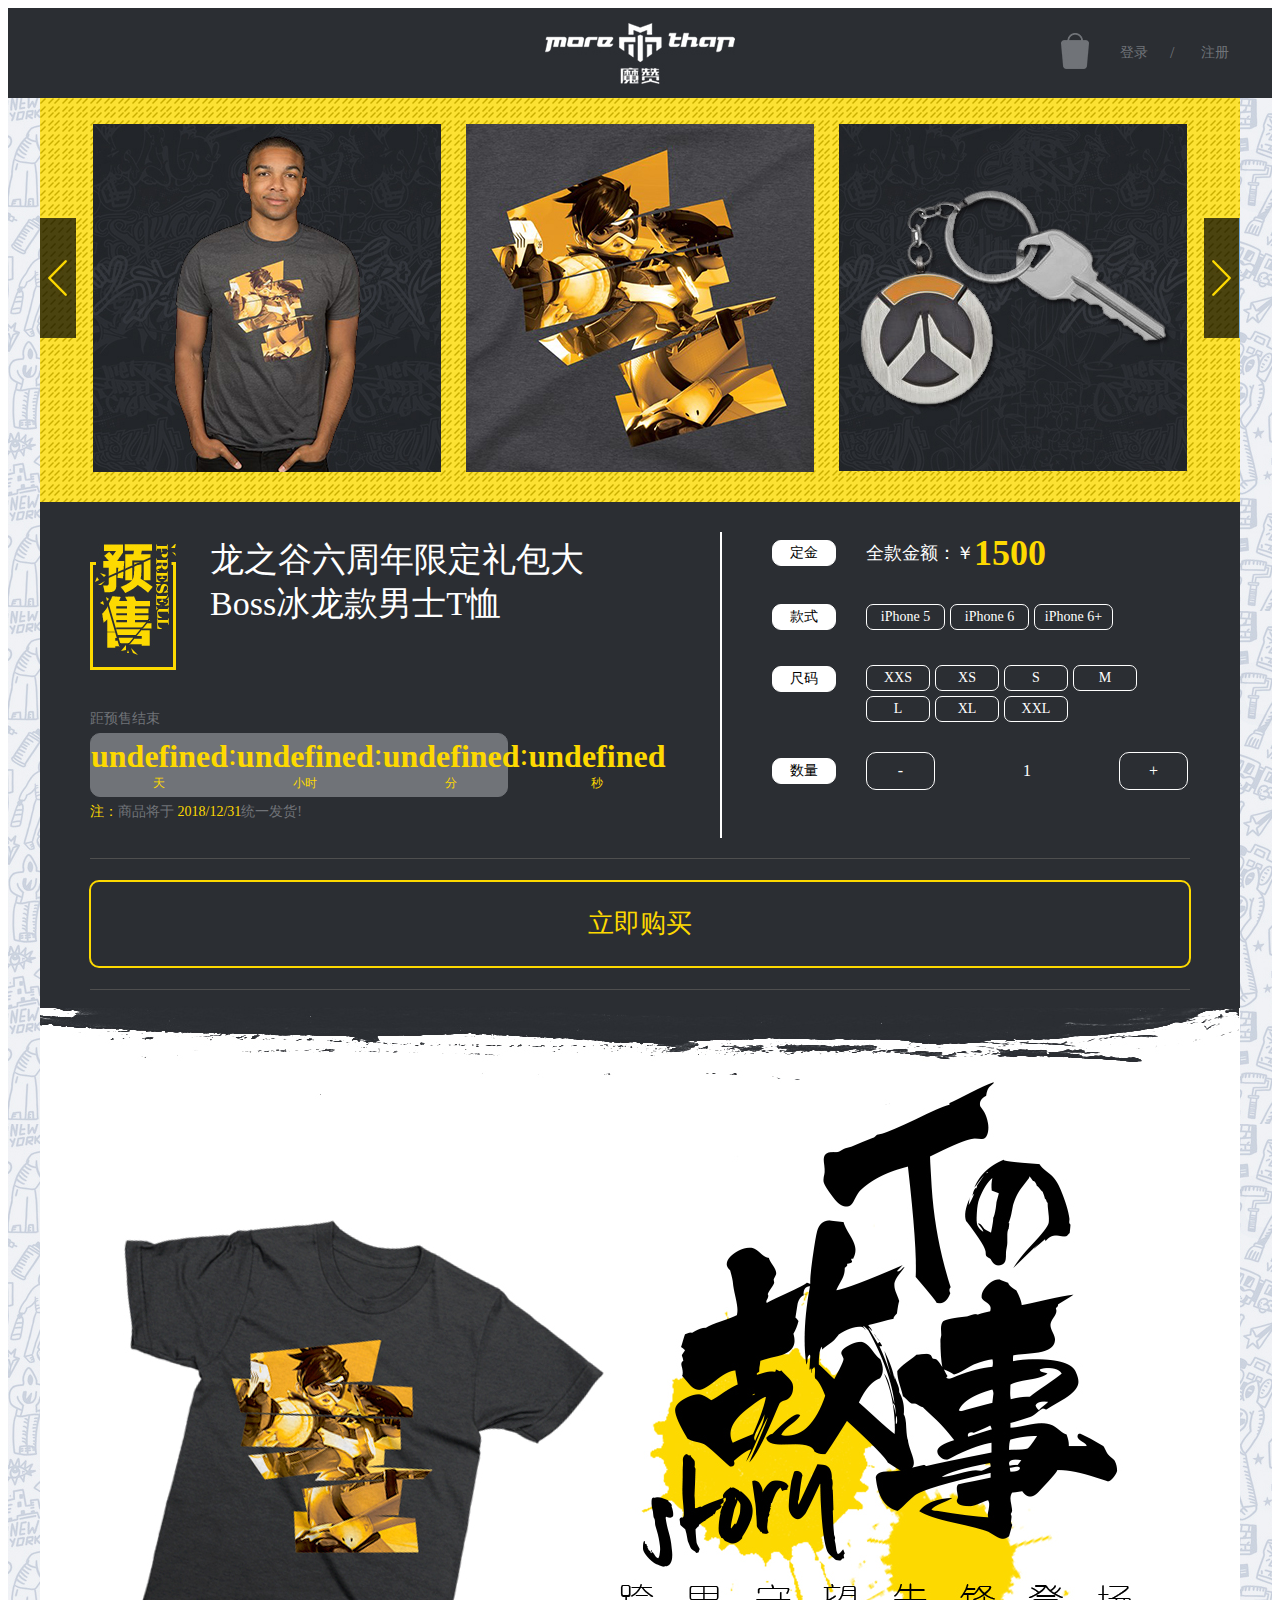
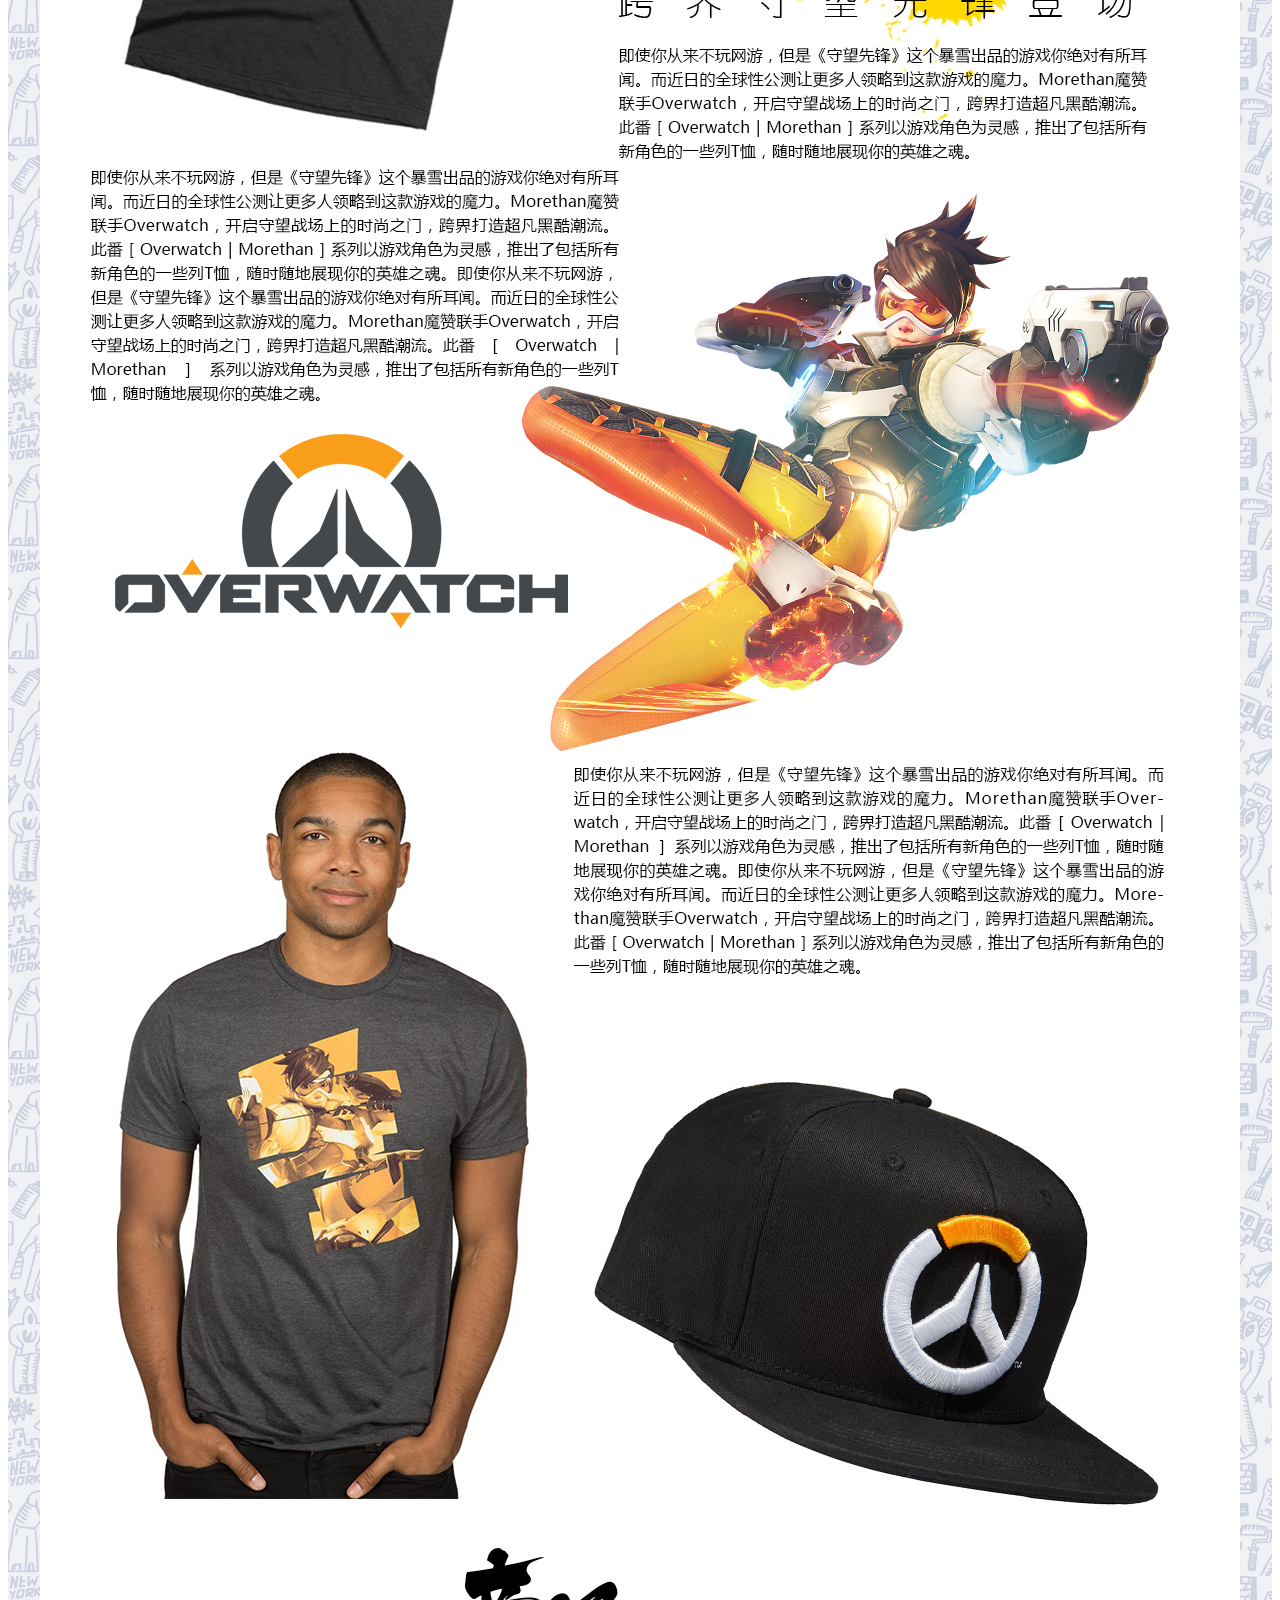
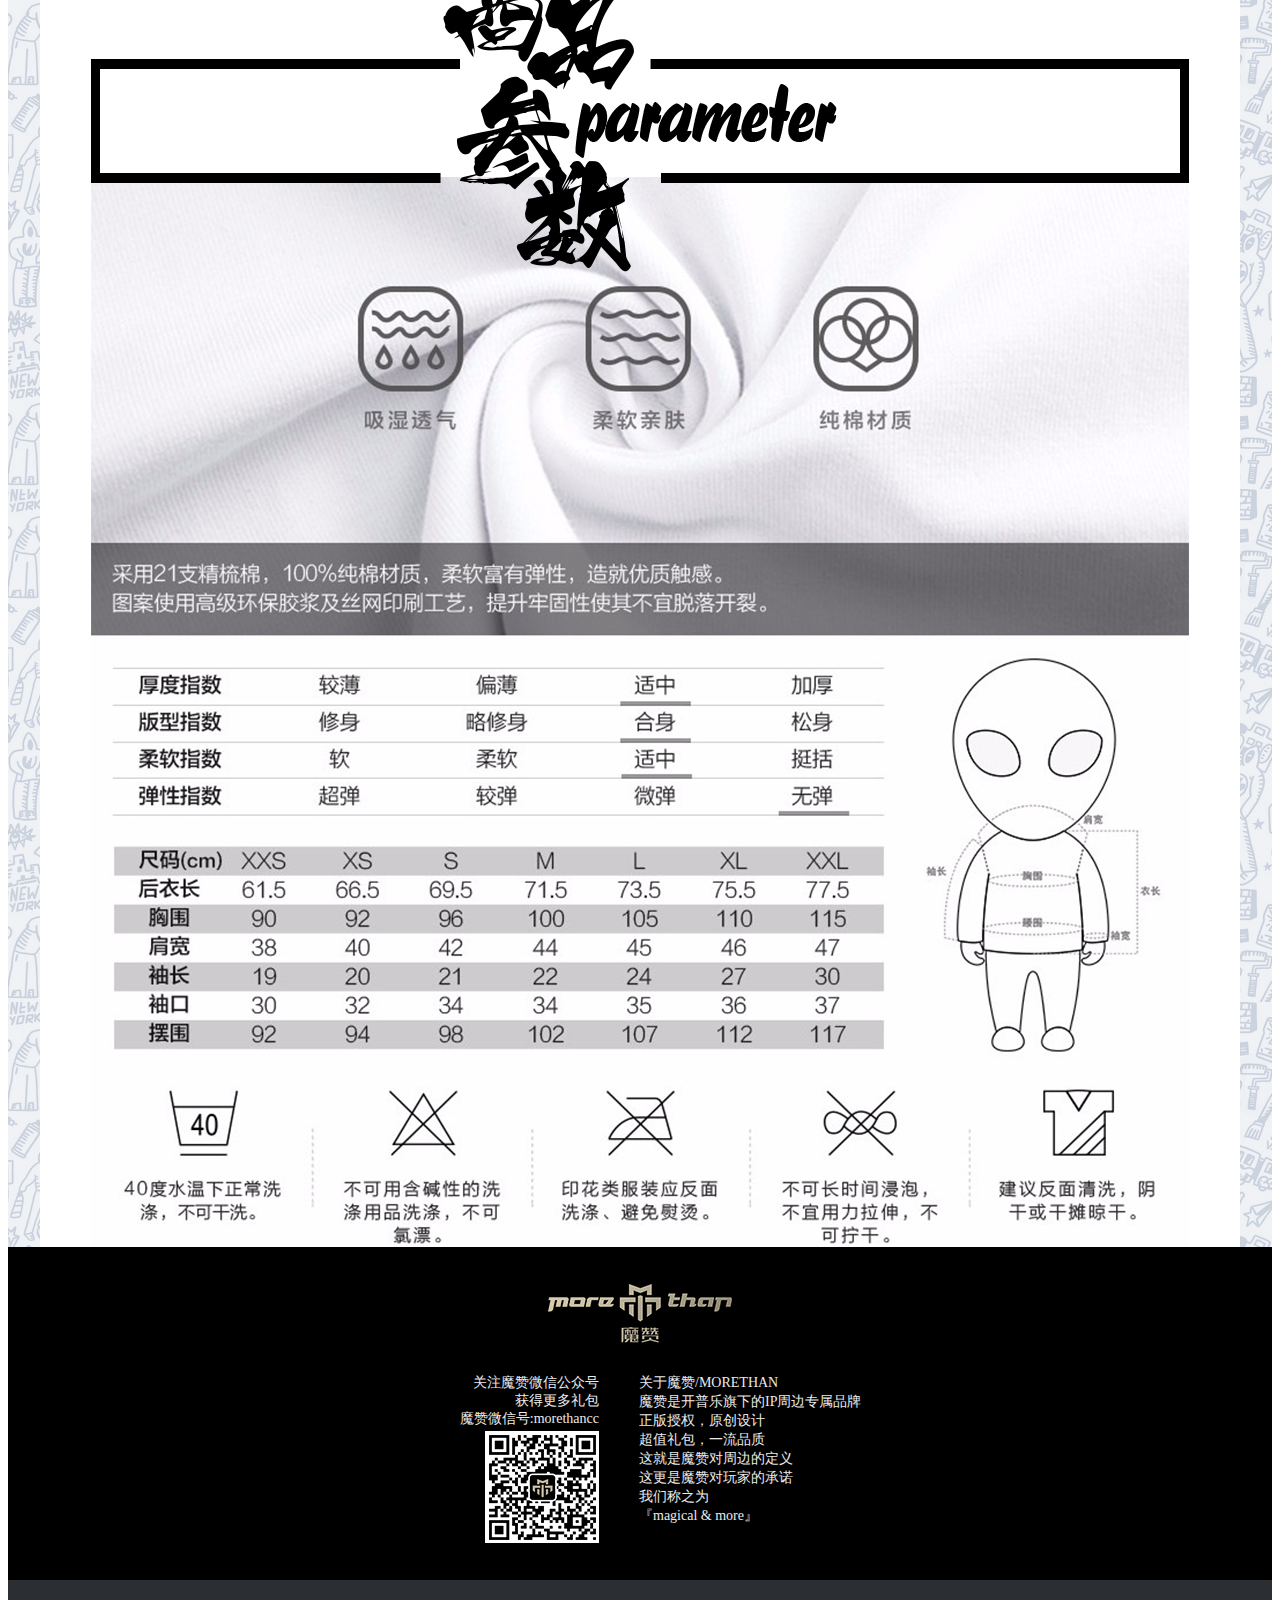
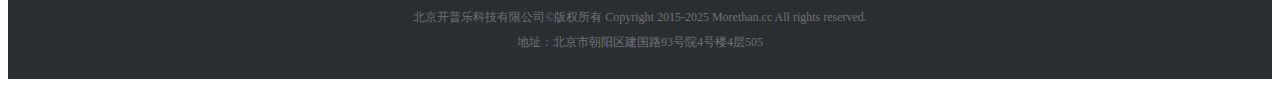
==== commit 32d14a11: "Update index.html" ====
--- a/index.html
+++ b/index.html
@@ -93,7 +93,7 @@
                   </div>
                   <p>
                     <span>注：</span>商品将于
-                    <span id="endtimes">2018/8/10</span>统一发货!
+                    <span id="endtimes">2018/12/31</span>统一发货!
                   </p>
                 </div>
               </div>
@@ -189,4 +189,4 @@
   <script src="./js/index.js"></script>
 </body>
 
-</html>+</html>
